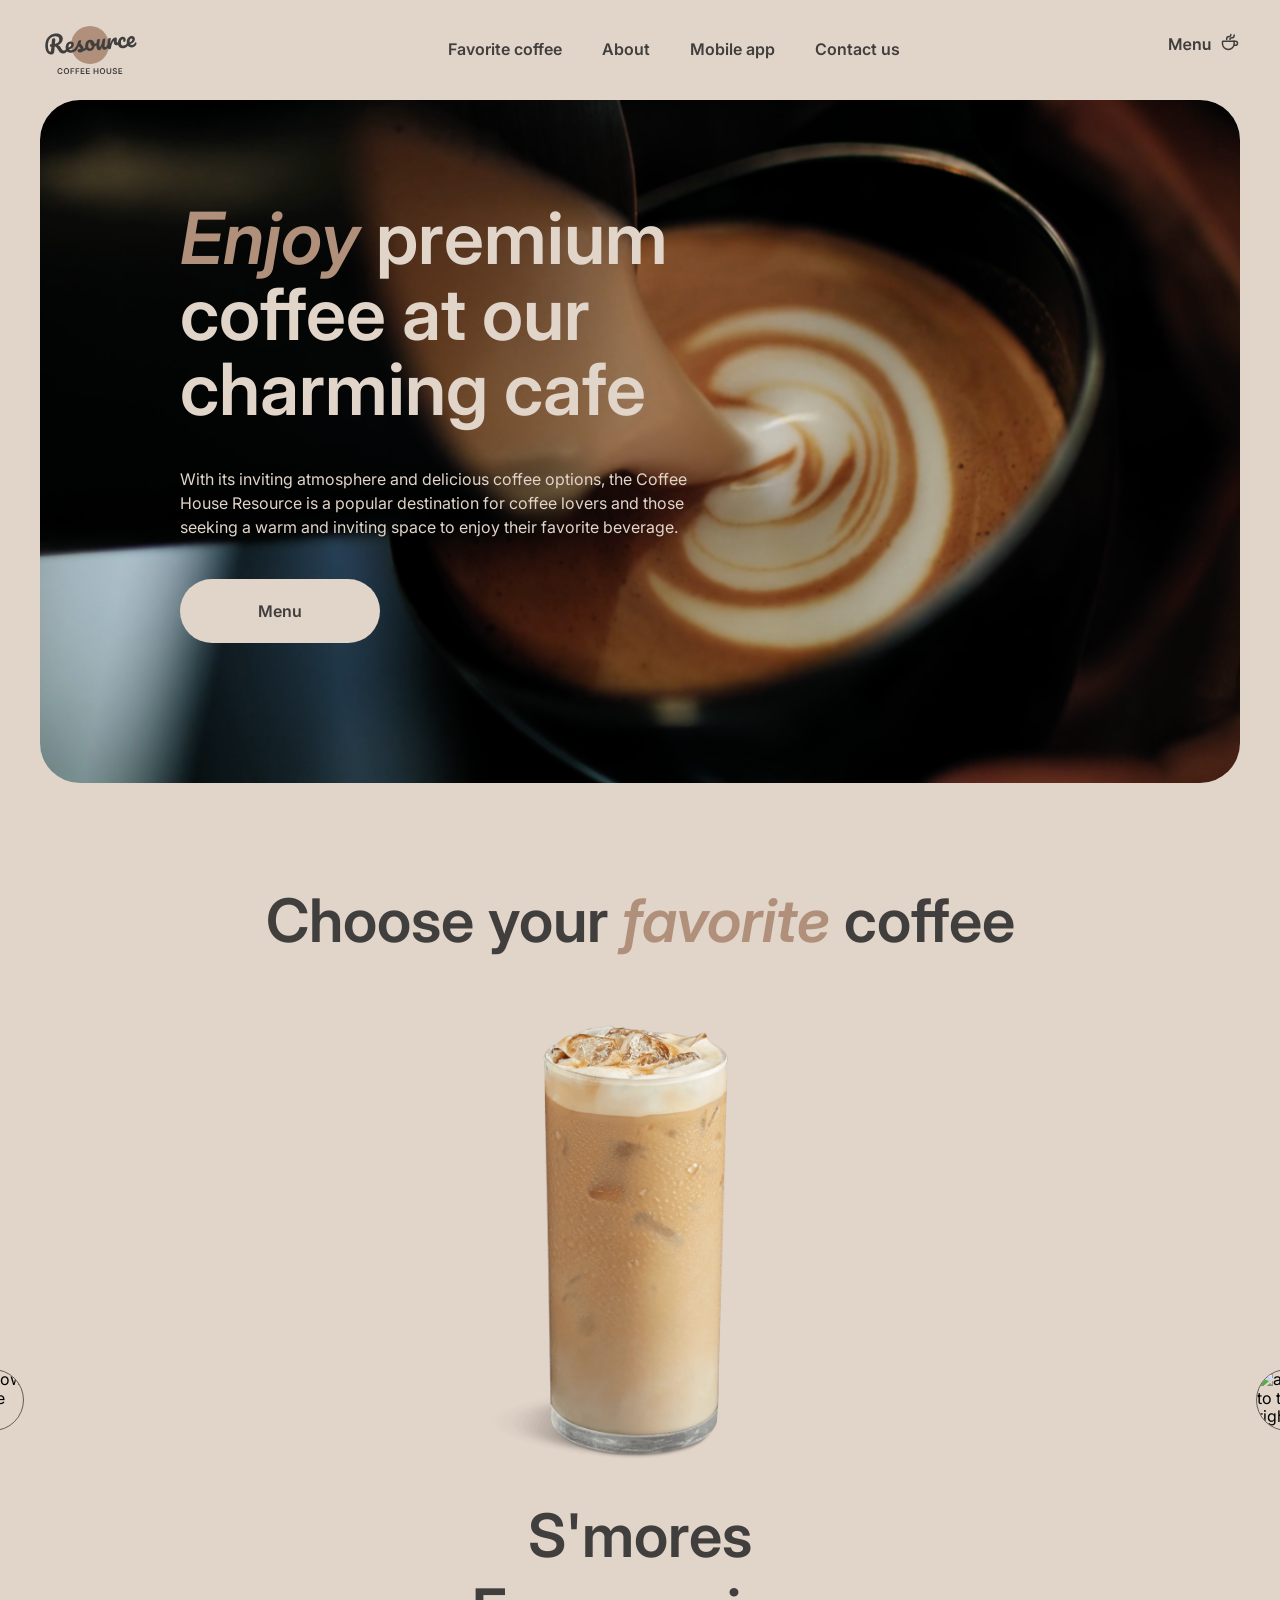
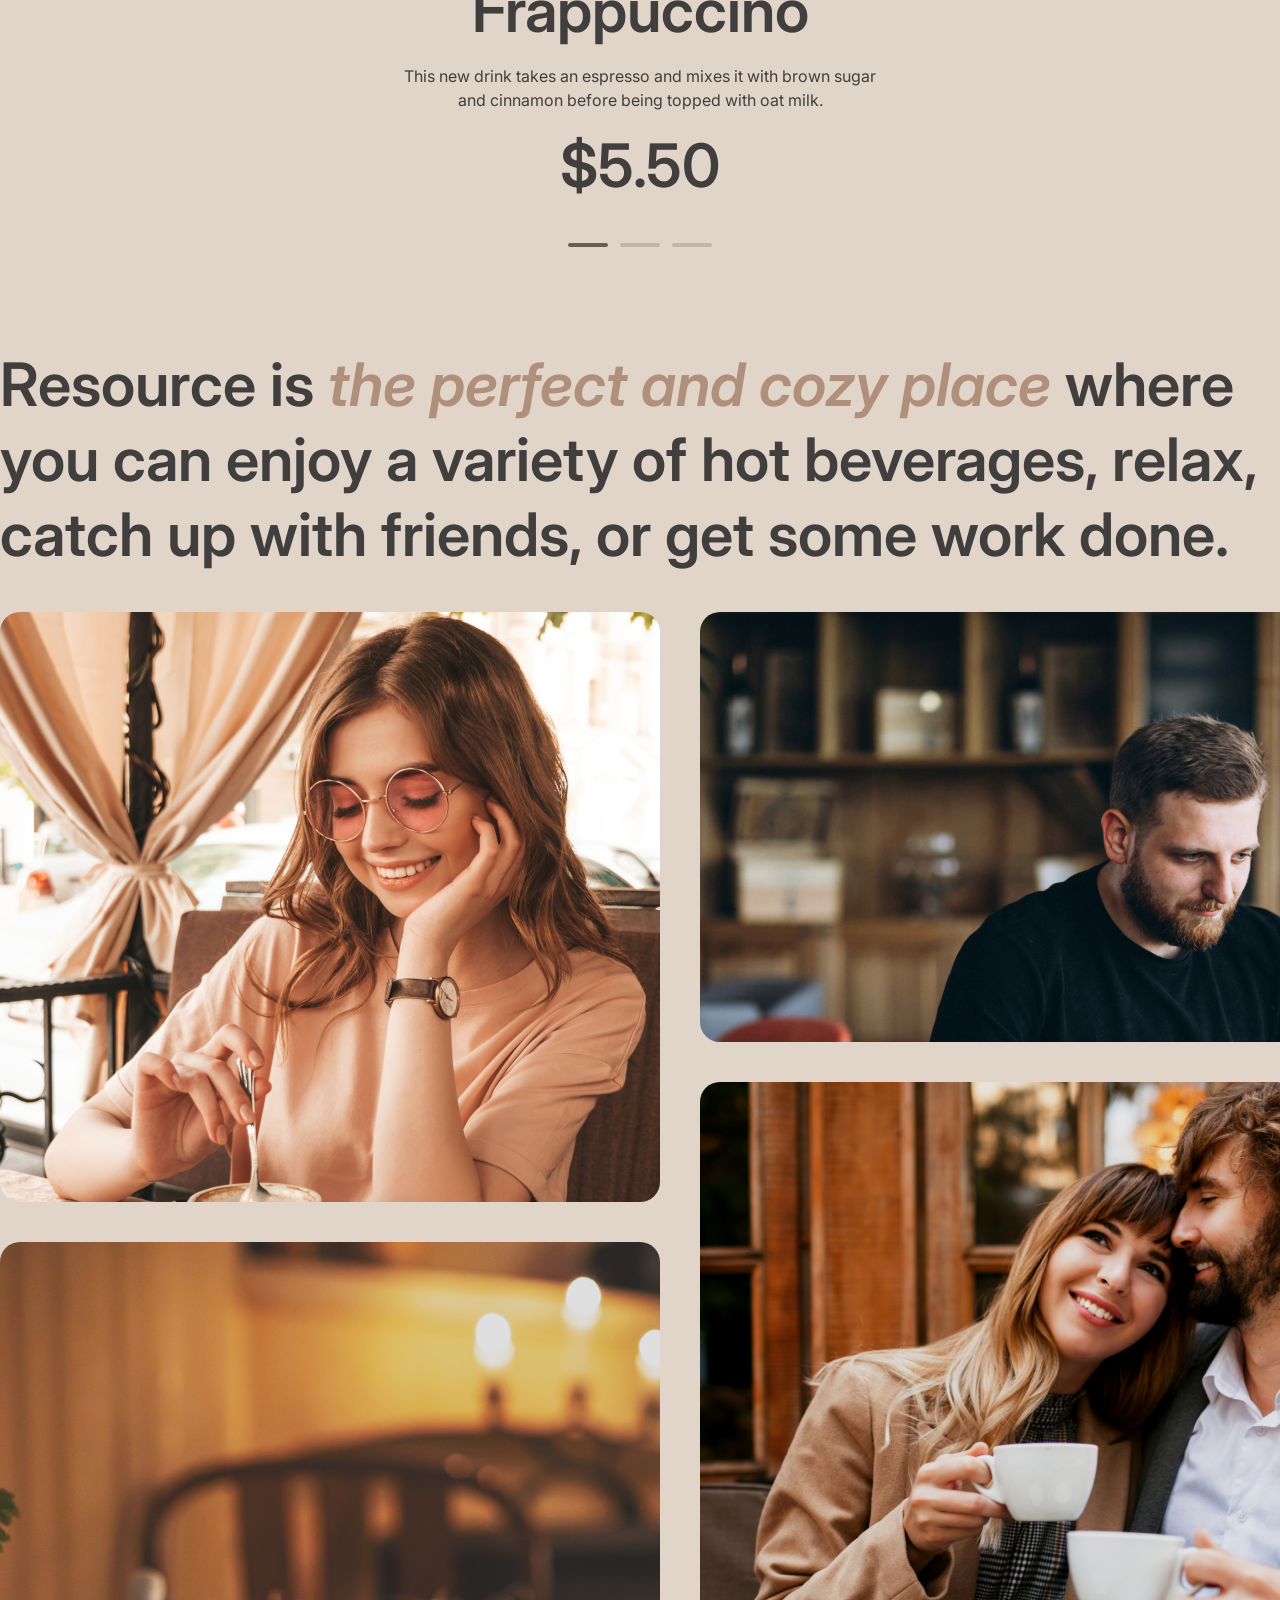
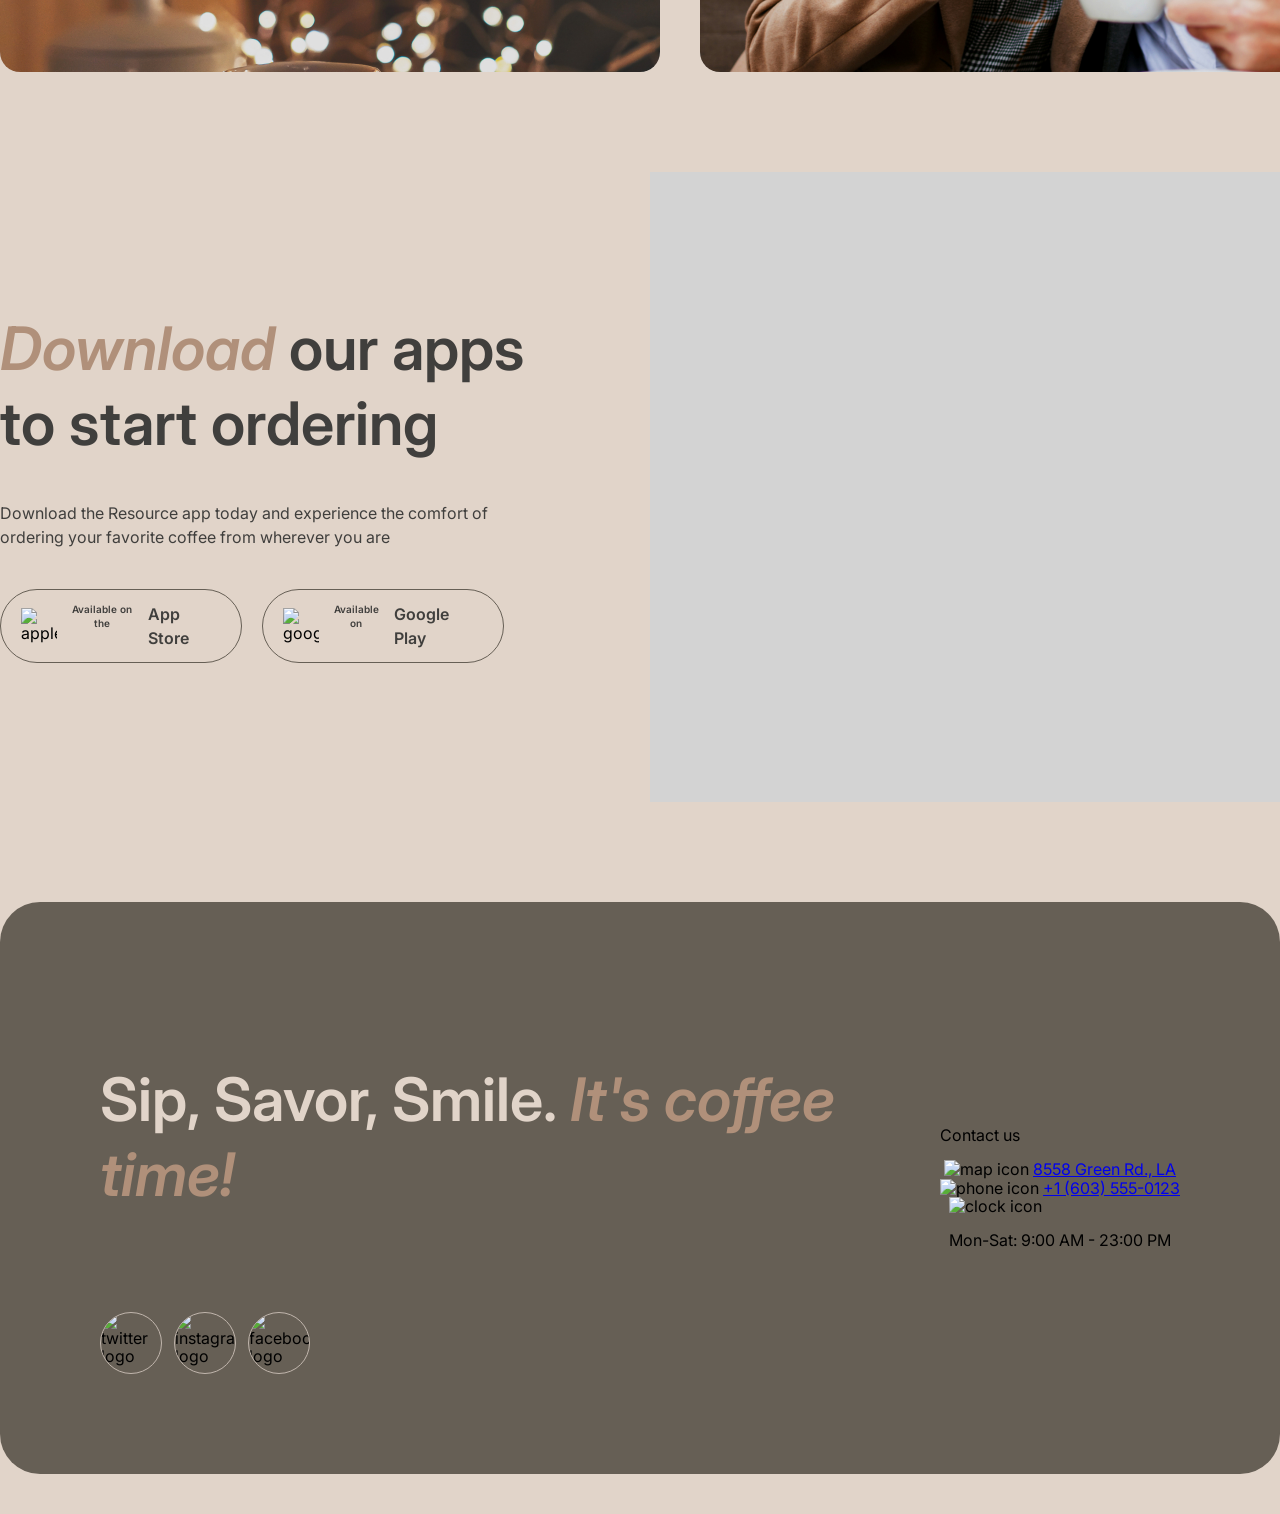
==== coffee-house/index.html @ 156eda24 "feat: add sections of hero, about and contacts" ====
<!DOCTYPE html>
<html lang="en">
    <head>
        <meta charset="UTF-8">
        <meta name="viewport" content="width=device-width, initial scale=1.0">
        <title>Coffee House</title>
        <link rel="icon" type="image/x-icon" href="./img/favicon.ico">
        <link rel="stylesheet" href="style.css">
        <link rel="stylesheet" href="./normalize.css">
        <link rel="preconnect" href="https://fonts.googleapis.com">
        <link rel="preconnect" href="https://fonts.gstatic.com" crossorigin>
        <link href="https://fonts.googleapis.com/css2?family=Inter&display=swap" rel="stylesheet">
    </head>
    <body>
        <div class="container">
            <header class="header-container">
                <div class="header-bar">
                    <img src="./img/logo.svg" alt="logo" class="logo">
                    <nav>
                        <ul>
                            <li>
                                <a href=".favorite">Favorite coffee</a>
                                <div></div>
                            </li>
                            <li>
                                <a href=".about">About</a>
                                <div></div>
                            </li>
                            <li>
                                <a href=".mobile">Mobile app</a>
                                <div></div>
                            </li>
                            <li>
                                <a href="#footer">Contact us</a>
                                <div></div>
                            </li>
                        </ul>
                    </nav>
                    <a href="./menu.html">
                        <img src="./img/menu-item.svg" alt="menu button">
                        <div></div>
                    </a>
                </div>
                <div class="hero-outer-container">
                    <div class="hero-inner-container">
                        <div class="offer">
                            <p class="enjoy"><span>Enjoy</span> premium coffee at our charming cafe</p>
                            <p>With its inviting atmosphere and delicious coffee options, the Coffee House Resource is a popular destination
                            for coffee lovers and those seeking a warm and inviting space to enjoy their favorite beverage.</p>
                            <a href="./menu.html" class="button-link">Menu</a>
                            <div></div>
                        </div>
                    </div>
                </div>
            </header>
            <div class="favorite-outer-container">
                <div class="favorite-inner-container">
                    <p>Choose your <span>favorite</span> coffee</p>
                    <div class="slider-outer-container">
                        <div class="slider-inner-container">
                            <img src="./img/arrow-left.svg" alt="arrow to the left" class="circle-button">
                            <div class="slide-1">
                                <div class="slider-content">
                                    <img src="./img/coffee-slider-1.svg" alt="S'mores Frappucino">
                                    <div class="slider-description">
                                        <p>S'mores Frappuccino</p>
                                        <p>This new drink takes an espresso and mixes it with brown sugar and cinnamon before 
                                            being topped with oat milk.</p>
                                        <p>$5.50</p>
                                    </div>
                                </div>
                            </div>
                            <img src="./img/arrow-right.svg" alt="arrow to the right" class="circle-button">
                        </div>
                        <div>
                            <div class="controls-dark"></div>
                            <div class="controls-light"></div>
                            <div class="controls-light"></div>
                        </div>
                    </div>
                </div>
            </div>
            <div class="about">
                <div class="about-container">
                    <p>Resource is <span>the perfect and cozy place</span> where you can enjoy a variety of 
                        hot beverages, relax, catch up with friends, or get some work done.</p>
                    <div class="about-images">
                        <div class="column-1">
                           <div class="box-1">
                                <div></div>
                           </div>
                           <div class="box-2">
                                <div></div>
                           </div>
                        </div>
                        <div class="column-2">
                            <div class="box-3">
                                <div></div>
                            </div>
                            <div class="box-4">
                                <div></div>
                            </div>
                        </div>
                    </div>
                </div>
            </div>
            <div class="mobile">
                <div class="mobile-container">
                    <div class="mobile-offer">
                        <p><span>Download</span> our apps to start ordering</p>
                        <p>Download the Resource app today and experience the comfort of 
                            ordering your favorite coffee from wherever you are</p>
                        <div class="mobile-buttons">
                            <div class="app-button">
                                <img src="./img/app-icon.svg" alt="apple logo">
                                <p>Available on the</p>
                                <p>App Store</p>
                            </div>
                            <div class="play-button">
                                <img src="./img/play-icon.svg" alt="google play logo">
                                <p>Available on</p>
                                <p>Google Play</p>
                            </div>
                        </div>
                    </div>
                    <div class="mobile-screens"></div>
                </div>
            </div>
            <footer class="contacts">
                <div class="contacts-container">
                    <div class="offer">
                        <p>Sip, Savor, Smile. <span>It's coffee time!</span></p>
                        <div class="socials">
                            <img src="./img/twitter.svg" alt="twitter logo">
                            <img src="./img/instagram.svg" alt="instagram logo">
                            <img src="./img/facebook.svg" alt="facebook logo">
                        </div>
                    </div>
                    <div class="contacts-info">
                        <p>Contact us</p>
                        <div class="contacts">
                            <div class="adress">
                                <img src="./img/pin-alt.svg" alt="map icon">
                                <a href="https://maps.app.goo.gl/CibNDf2YTUiJejWs7" target="_blank">8558 Green Rd.,  LA</a>
                            </div>
                            <div class="phone">
                                <img src="./img/phone.svg" alt="phone icon">
                                <a href="tel:0016035550123">+1 (603) 555-0123</a>
                            </div>
                            <div class="opening hours">
                                <img src="./img/clock.svg" alt="clock icon">
                                <p>Mon-Sat: 9:00 AM - 23:00 PM</p>
                            </div>

                        </div>
                    </div>
                </div>
            </footer>
        </div>
    </body>
</html>
---- coffee-house/style.css ----
html {
  background-color: #E1D4C9;
  font-family: "Inter", sans-serif;
  scroll-behavior: smooth;
}

h1 {
  font-size: 72px;
  font-weight: 600;
  line-height: 105%;
}

.container {
  display: flex;
  max-width: 1440px;
  padding: 20px 0px 40px 0px;
  flex-direction: column;
  align-items: center;
  gap: 100px;
}
.container .header-container {
  display: flex; /*creates flexbox that orders elements either in rows or columns*/
  padding: 0px 40px;
  flex-direction: column; /*column not columns, everything in one column, defines main axis, top-to bottom, in block direction, default is row */
  align-items: center; /*controls alignment of items on the cross axis (perpendicular to main axis)*/
  gap: 20px;
  align-self: stretch;
}
.container .header-container .header-bar {
  display: flex;
  max-width: 1360px;
  justify-content: space-between; /*Distributes items evenly. The first item is flush with the start, the last flush with the end*/
  align-items: center;
  align-self: stretch;
  /*div
  {
      border-bottom: 2px solid #403f3d;
      align-self: center;
      width: 0%;
      transition: width .7s, opacity .7s;
      opacity: 0;
  }
  div:hover
  {
      width: 100%;
      opacity: 1;
  } why doesnt a div work here?*/
}
.container .header-container .header-bar a {
  font-size: 16px;
  font-weight: 600;
  line-height: 150%;
  text-decoration: none;
  color: #403f3d;
}
.container .header-container .header-bar nav ul {
  display: flex;
  align-items: center;
  justify-content: center;
  gap: 40px;
  /*li a
  {
      @include link-and-button;
  }*/
}
.container .header-container .header-bar nav ul li {
  display: flex;
  flex-direction: column;
  align-items: center;
}
.container .header-container .header-bar nav ul li div {
  border-bottom: 2px solid #403f3d;
  align-self: center;
  width: 0%;
  transition: width 0.7s, opacity 0.7s;
  opacity: 0;
}
.container .header-container .header-bar nav ul li:hover div {
  width: 100%;
  opacity: 1;
}
.container .header-container .header-bar a div {
  border-bottom: 2px solid #403f3d;
  align-self: center;
  width: 0%;
  transition: width 0.7s, opacity 0.7s;
  opacity: 0;
}
.container .header-container .header-bar a:hover div {
  width: 100%;
  opacity: 1;
}
.container .header-container .header-bar section div {
  background-image: url("./img/img-hero.svg");
  background-size: cover;
}
.container .header-container .hero-outer-container {
  display: flex;
  padding: 0px 40px;
  flex-direction: column;
  align-items: center;
  align-self: stretch;
  background-image: url("./img/img-hero.svg");
  background-size: cover;
  background-repeat: no-repeat;
  background-position: center center;
  border-radius: 40px;
}
.container .header-container .hero-inner-container {
  display: flex;
  max-width: 1360px;
  padding: 100px;
  flex-direction: column;
  justify-content: center;
  align-items: flex-start;
  align-self: stretch;
  /*background-image: url('./img/img-hero.svg');
  background-size: cover;
  background-repeat: no-repeat;
  background-position: center center;
  border-radius: 40px;*/
}
.container .header-container .offer {
  display: flex;
  width: 530px;
  flex-direction: column;
  justify-content: center;
  align-items: flex-start;
  gap: 40px;
}
.container .header-container .offer p:first-of-type {
  align-self: stretch;
  font-size: 72px;
  font-weight: 600;
  line-height: 105%;
  color: #E1D4C9;
  margin: 0;
}
.container .header-container .offer p:first-of-type span {
  font-size: 72px;
  font-weight: 600;
  line-height: 105%;
  font-style: italic;
  color: #B0907A;
}
.container .header-container .offer p:last-of-type {
  margin: 0;
  align-self: stretch;
  font-size: 16px;
  font-weight: 400;
  line-height: 150%;
  color: #E1D4C9;
}
.container .header-container .offer .button-link {
  display: flex;
  /*width: 200px;*/
  padding: 20px 78px;
  justify-content: center;
  align-items: center;
  gap: 8px;
  border-radius: 100px; /* rounded edges*/
  background: #E1D4C9;
  font-size: 16px;
  font-weight: 600;
  line-height: 150%;
  text-decoration: none;
  color: #403f3d;
}
.container .favorite-outer-container {
  display: flex;
  padding: 0px 40px;
  flex-direction: column;
  align-items: center;
  align-self: stretch;
}
.container .favorite-outer-container .favorite-inner-container {
  display: flex;
  max-width: 1360x;
  flex-direction: column;
  align-items: center;
  gap: 40px;
  align-self: stretch;
}
.container .favorite-outer-container .favorite-inner-container p {
  align-self: stretch;
  color: #403f3d;
  text-align: center;
  font-size: 60px;
  font-weight: 600;
  line-height: 125%;
  margin: 0;
}
.container .favorite-outer-container .favorite-inner-container p span {
  font-size: 60px;
  font-weight: 600;
  line-height: 125%;
  font-style: italic;
  color: #B0907A;
}
.container .favorite-outer-container .favorite-inner-container .slider-outer-container {
  display: flex;
  width: 1360px;
  flex-direction: column;
  align-items: center;
  gap: 40px;
}
.container .favorite-outer-container .favorite-inner-container .slider-outer-container .slider-inner-container {
  display: flex;
  justify-content: center;
  align-items: center;
  gap: 40px;
  align-self: stretch;
}
.container .favorite-outer-container .favorite-inner-container .slider-outer-container .slider-inner-container .circle-button {
  display: flex;
  width: 60px;
  height: 60px;
  justify-content: center;
  align-items: center;
  border-radius: 100px;
  border: 1px solid #665F55;
}
.container .favorite-outer-container .favorite-inner-container .slider-outer-container .slider-inner-container .slide-1 {
  display: flex;
  width: 1152px;
  min-width: 480px;
  max-width: 1162px;
  flex-direction: column;
  align-items: center;
}
.container .favorite-outer-container .favorite-inner-container .slider-outer-container .slider-inner-container .slide-1 .slider-content {
  display: flex;
  width: 480px;
  max-width: 480px;
  flex-direction: column;
  align-items: center;
  gap: 20px;
}
.container .favorite-outer-container .favorite-inner-container .slider-outer-container .slider-inner-container .slide-1 .slider-content img {
  width: 480px;
  height: 480px;
}
.container .favorite-outer-container .favorite-inner-container .slider-outer-container .slider-inner-container .slide-1 .slider-content .slider-description {
  display: flex;
  flex-direction: column;
  align-items: center;
  gap: 16px;
  align-self: stretch;
}
.container .favorite-outer-container .favorite-inner-container .slider-outer-container .slider-inner-container .slide-1 .slider-content .slider-description p:first-of-type {
  align-self: stretch;
  font-size: 24x;
  font-weight: 600;
  line-height: 125%;
  color: #403f3d;
  text-align: center;
  margin: 0;
}
.container .favorite-outer-container .favorite-inner-container .slider-outer-container .slider-inner-container .slide-1 .slider-content .slider-description p:nth-of-type(2) {
  align-self: stretch;
  font-size: 16px;
  font-weight: 400;
  line-height: 150%;
  color: #403f3d;
  text-align: center;
  margin-top: 0;
  margin-bottom: 0;
}
.container .favorite-outer-container .favorite-inner-container .slider-outer-container .slider-inner-container .slide-1 .slider-content .slider-description p:last-of-type {
  align-self: stretch;
  font-size: 24x;
  font-weight: 600;
  line-height: 125%;
  color: #403f3d;
  text-align: center;
  margin-top: 0;
  margin-bottom: 0;
}
.container .favorite-outer-container .favorite-inner-container .slider-outer-container div {
  display: flex;
  align-items: flex-start;
  gap: 12px;
}
.container .favorite-outer-container .favorite-inner-container .slider-outer-container div .controls-dark {
  width: 40px;
  height: 4px;
  border-radius: 100px;
  background: #665F55;
}
.container .favorite-outer-container .favorite-inner-container .slider-outer-container div .controls-light {
  width: 40px;
  height: 4px;
  border-radius: 100px;
  background: #C1B6AD;
}
.container .about {
  display: flex;
  flex-direction: column;
  align-items: center;
  gap: 40px;
  align-self: stretch;
}
.container .about .about-container {
  display: flex;
  max-width: 1360px;
  flex-direction: column;
  align-items: center;
  gap: 40px;
  align-self: stretch;
}
.container .about .about-container p {
  align-self: stretch;
  color: #403f3d;
  font-size: 60px;
  font-weight: 600;
  line-height: 125%;
  margin: 0;
}
.container .about .about-container p span {
  font-size: 60px;
  font-weight: 600;
  line-height: 125%;
  font-style: italic;
  color: #B0907A;
}
.container .about .about-container .about-images {
  display: flex;
  max-width: 1360px;
  align-items: flex-start;
  gap: 40px;
  align-self: stretch;
}
.container .about .about-container .about-images .column-1 {
  display: flex;
  flex-direction: column;
  align-items: flex-start;
  gap: 40px;
}
.container .about .about-container .about-images .column-1 .box-1 {
  width: 660px;
  height: 590px;
  border-radius: 20px;
  overflow: hidden;
}
.container .about .about-container .about-images .column-1 .box-1 div {
  width: 726px;
  height: 726px;
  flex-shrink: 0;
  background: url("./img/about-1.svg"), lightgray 50%/cover no-repeat;
  background-position: center;
}
.container .about .about-container .about-images .column-1 .box-2 {
  width: 660px;
  height: 430px;
  border-radius: 20px;
  overflow: hidden;
}
.container .about .about-container .about-images .column-1 .box-2 div {
  width: 726px;
  height: 726px;
  flex-shrink: 0;
  background: url("./img/about-2.svg"), lightgray 50%/cover no-repeat;
  background-position: center;
}
.container .about .about-container .about-images .column-2 {
  display: flex;
  flex-direction: column;
  align-items: flex-start;
  gap: 40px;
}
.container .about .about-container .about-images .column-2 .box-3 {
  width: 660px;
  height: 430px;
  border-radius: 20px;
  overflow: hidden;
}
.container .about .about-container .about-images .column-2 .box-3 div {
  width: 726px;
  height: 726px;
  flex-shrink: 0;
  background: url("./img/about-3.svg"), lightgray 50%/cover no-repeat;
  background-position: center;
}
.container .about .about-container .about-images .column-2 .box-4 {
  width: 660px;
  height: 590px;
  border-radius: 20px;
  overflow: hidden;
}
.container .about .about-container .about-images .column-2 .box-4 div {
  width: 726px;
  height: 726px;
  flex-shrink: 0;
  background: url("./img/about-4.svg"), lightgray 50%/cover no-repeat;
  background-position: center;
}
.container .mobile {
  display: flex;
  justify-content: center;
  align-items: center;
  gap: 100px;
  align-self: stretch;
}
.container .mobile .mobile-container {
  display: flex;
  max-width: 1360px;
  justify-content: center;
  align-items: center;
  gap: 100px;
  flex: 1 0 0;
}
.container .mobile .mobile-container .mobile-offer {
  display: flex;
  flex-direction: column;
  align-items: flex-start;
  gap: 40px;
  flex: 1 0 0;
}
.container .mobile .mobile-container .mobile-offer p:first-of-type {
  align-self: stretch;
  font-size: 60px;
  font-weight: 600;
  line-height: 125%;
  color: #403f3d;
  margin: 0;
}
.container .mobile .mobile-container .mobile-offer p:first-of-type span {
  font-size: 60px;
  font-weight: 600;
  line-height: 125%;
  font-style: italic;
  color: #B0907A;
}
.container .mobile .mobile-container .mobile-offer p:last-of-type {
  align-self: stretch;
  font-size: 16px;
  font-weight: 400;
  line-height: 150%;
  color: #403f3d;
  margin: 0;
}
.container .mobile .mobile-container .mobile-offer .mobile-buttons {
  display: flex;
  align-items: flex-start;
  gap: 20px;
}
.container .mobile .mobile-container .mobile-offer .mobile-buttons .app-button {
  display: flex;
  width: 200px;
  padding: 12px 20px;
  align-items: center;
  gap: 8px;
  border-radius: 100px;
  border: 1px solid #665F55;
}
.container .mobile .mobile-container .mobile-offer .mobile-buttons .app-button img {
  width: 36px;
  height: 36px;
  flex-shrink: 0;
}
.container .mobile .mobile-container .mobile-offer .mobile-buttons .app-button p:first-of-type {
  color: #403f3d;
  text-align: center;
  font-size: 10px;
  font-weight: 600;
  line-height: 140%;
  margin: 0;
}
.container .mobile .mobile-container .mobile-offer .mobile-buttons .app-button p:last-of-type {
  color: #403f3d;
  font-size: 16px;
  font-weight: 600;
  line-height: 150%;
  text-decoration: none;
  color: #403f3d;
  margin: 0;
}
.container .mobile .mobile-container .mobile-offer .mobile-buttons .play-button {
  display: flex;
  width: 200px;
  padding: 12px 20px;
  align-items: center;
  gap: 8px;
  border-radius: 100px;
  border: 1px solid #665F55;
}
.container .mobile .mobile-container .mobile-offer .mobile-buttons .play-button img {
  width: 36px;
  height: 36px;
  flex-shrink: 0;
}
.container .mobile .mobile-container .mobile-offer .mobile-buttons .play-button p:first-of-type {
  color: #403f3d;
  text-align: center;
  font-size: 10px;
  font-weight: 600;
  line-height: 140%;
  margin: 0;
}
.container .mobile .mobile-container .mobile-offer .mobile-buttons .play-button p:last-of-type {
  color: #403f3d;
  font-size: 16px;
  font-weight: 600;
  line-height: 150%;
  text-decoration: none;
  color: #403f3d;
  margin: 0;
}
.container .mobile .mobile-container .mobile-screens {
  width: 630px;
  height: 630px;
  background: url(./img/mobile-screens.svg), lightgray 50%/cover no-repeat;
}
.container .contacts {
  display: flex;
  flex-direction: column;
  justify-content: center;
  align-items: center;
  align-self: stretch;
}
.container .contacts .contacts-container {
  display: flex;
  max-width: 1360px;
  padding: 100px;
  justify-content: center;
  align-items: center;
  gap: 100px;
  align-self: stretch;
  border-radius: 40px;
  background-color: #665F55;
}
.container .contacts .contacts-container .offer {
  display: flex;
  flex-direction: column;
  justify-content: center;
  align-items: flex-start;
  gap: 40px;
  flex: 1 0 0;
}
.container .contacts .contacts-container .offer p {
  font-size: 60px;
  font-weight: 600;
  line-height: 125%;
  color: #E1D4C9;
}
.container .contacts .contacts-container .offer p span {
  font-size: 60px;
  font-weight: 600;
  line-height: 125%;
  font-style: italic;
  color: #B0907A;
}
.container .contacts .contacts-container .offer .socials {
  display: flex;
  align-items: center;
  gap: 12px;
}
.container .contacts .contacts-container .offer .socials img {
  display: flex;
  width: 60px;
  height: 60px;
  justify-content: center;
  align-items: center;
  border-radius: 100px;
  border: 1px solid #C1B6AD;
}

/*# sourceMappingURL=style.css.map */
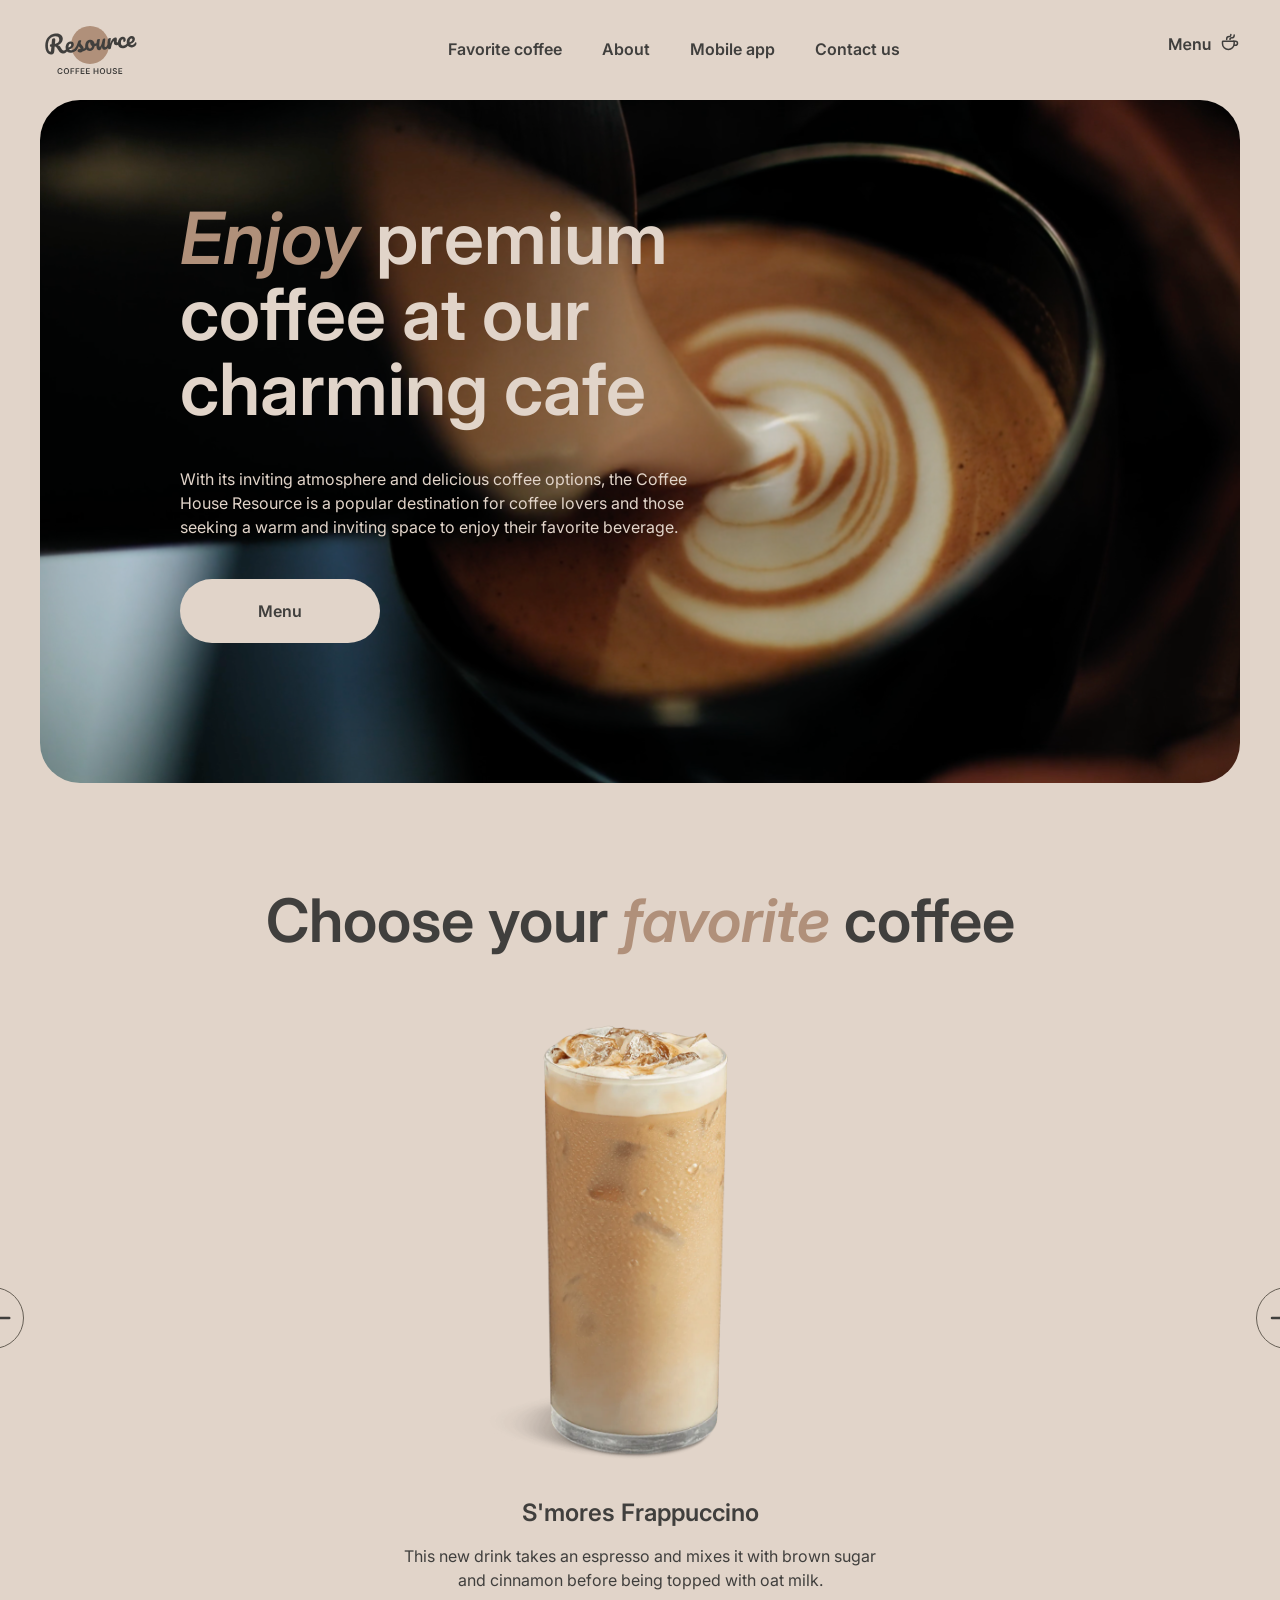
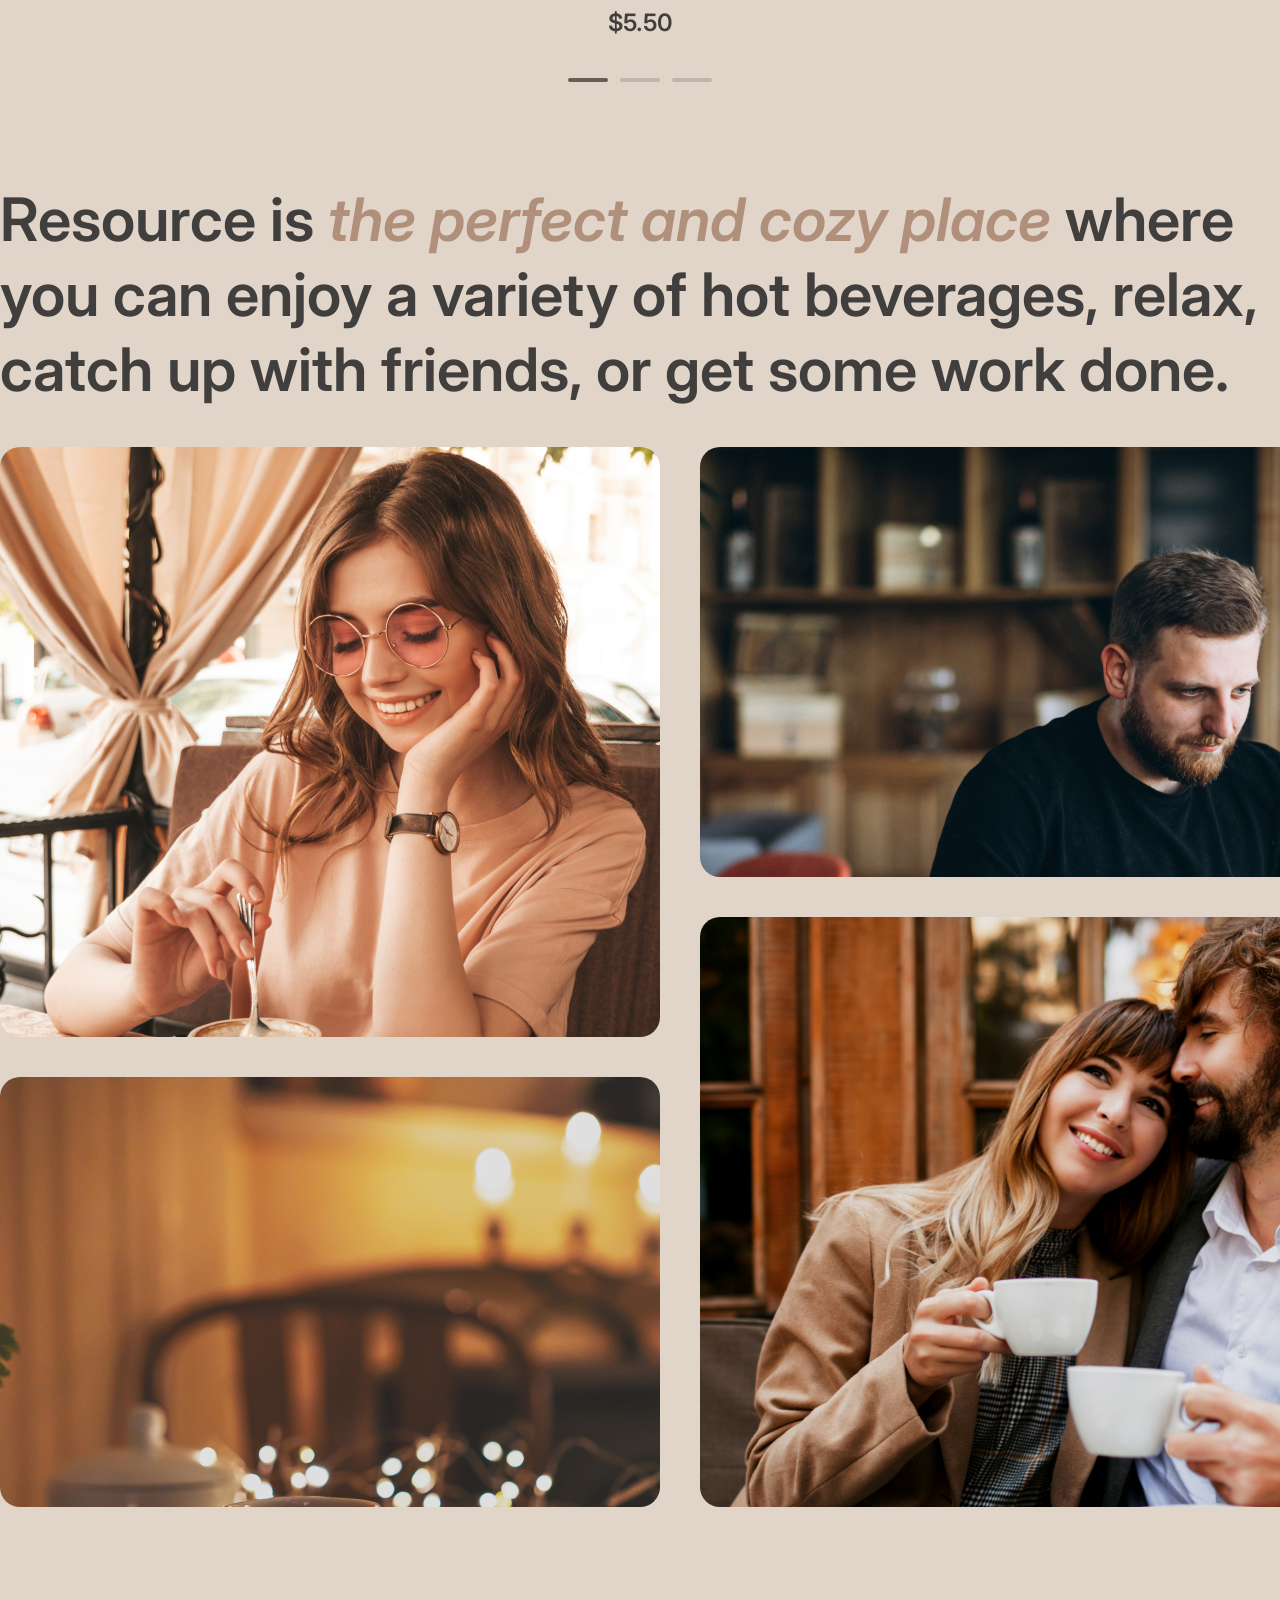
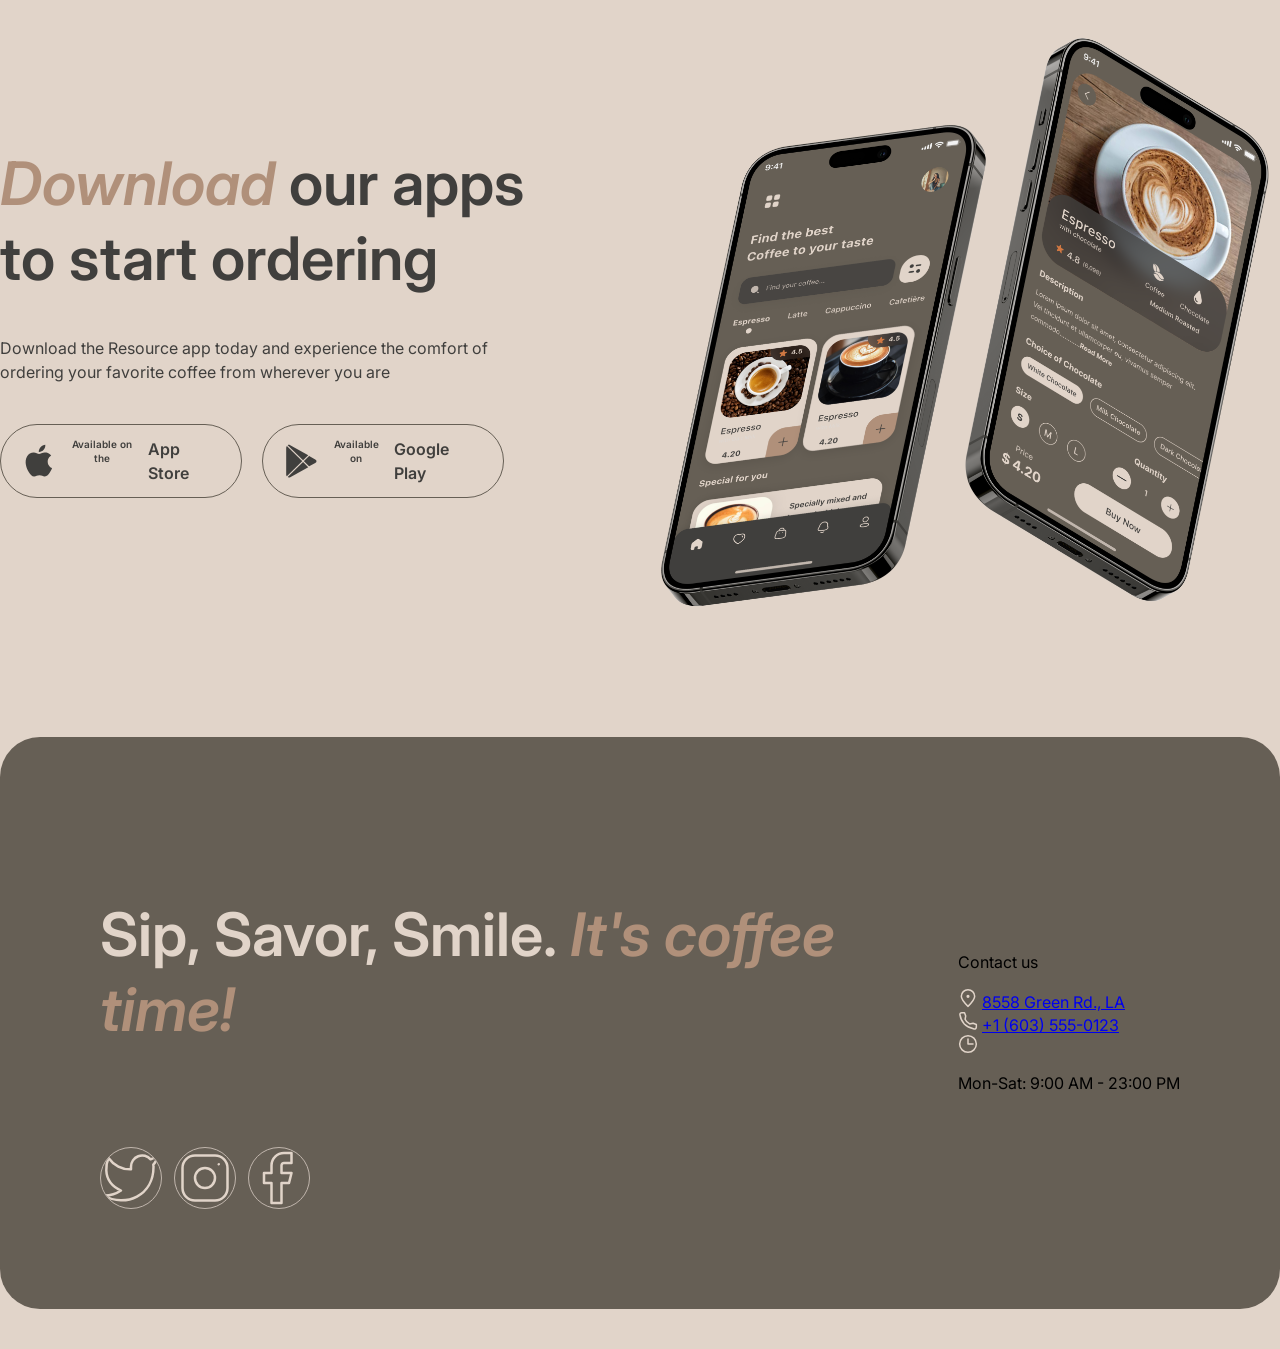
==== commit c66b80d3: "fix: onsite navigation with nav in the header" ====
--- a/coffee-house/index.html
+++ b/coffee-house/index.html
@@ -19,19 +19,19 @@
                     <nav>
                         <ul>
                             <li>
-                                <a href=".favorite">Favorite coffee</a>
+                                <a href="#favorite-outer-container">Favorite coffee</a>
                                 <div></div>
                             </li>
                             <li>
-                                <a href=".about">About</a>
+                                <a href="#about">About</a>
                                 <div></div>
                             </li>
                             <li>
-                                <a href=".mobile">Mobile app</a>
+                                <a href="#mobile">Mobile app</a>
                                 <div></div>
                             </li>
                             <li>
-                                <a href="#footer">Contact us</a>
+                                <a href="#contacts">Contact us</a>
                                 <div></div>
                             </li>
                         </ul>
@@ -53,7 +53,7 @@
                     </div>
                 </div>
             </header>
-            <div class="favorite-outer-container">
+            <div id="favorite-outer-container">
                 <div class="favorite-inner-container">
                     <p>Choose your <span>favorite</span> coffee</p>
                     <div class="slider-outer-container">
@@ -80,7 +80,7 @@
                     </div>
                 </div>
             </div>
-            <div class="about">
+            <div id="about">
                 <div class="about-container">
                     <p>Resource is <span>the perfect and cozy place</span> where you can enjoy a variety of 
                         hot beverages, relax, catch up with friends, or get some work done.</p>
@@ -104,7 +104,7 @@
                     </div>
                 </div>
             </div>
-            <div class="mobile">
+            <div id="mobile">
                 <div class="mobile-container">
                     <div class="mobile-offer">
                         <p><span>Download</span> our apps to start ordering</p>
@@ -126,7 +126,7 @@
                     <div class="mobile-screens"></div>
                 </div>
             </div>
-            <footer class="contacts">
+            <footer id="contacts">
                 <div class="contacts-container">
                     <div class="offer">
                         <p>Sip, Savor, Smile. <span>It's coffee time!</span></p>
--- a/coffee-house/style.css
+++ b/coffee-house/style.css
@@ -114,11 +114,6 @@
   justify-content: center;
   align-items: flex-start;
   align-self: stretch;
-  /*background-image: url('./img/img-hero.svg');
-  background-size: cover;
-  background-repeat: no-repeat;
-  background-position: center center;
-  border-radius: 40px;*/
 }
 .container .header-container .offer {
   display: flex;
@@ -166,22 +161,22 @@
   text-decoration: none;
   color: #403f3d;
 }
-.container .favorite-outer-container {
+.container #favorite-outer-container {
   display: flex;
   padding: 0px 40px;
   flex-direction: column;
   align-items: center;
   align-self: stretch;
 }
-.container .favorite-outer-container .favorite-inner-container {
-  display: flex;
-  max-width: 1360x;
-  flex-direction: column;
-  align-items: center;
-  gap: 40px;
-  align-self: stretch;
-}
-.container .favorite-outer-container .favorite-inner-container p {
+.container #favorite-outer-container .favorite-inner-container {
+  display: flex;
+  max-width: 1360px;
+  flex-direction: column;
+  align-items: center;
+  gap: 40px;
+  align-self: stretch;
+}
+.container #favorite-outer-container .favorite-inner-container p {
   align-self: stretch;
   color: #403f3d;
   text-align: center;
@@ -190,28 +185,28 @@
   line-height: 125%;
   margin: 0;
 }
-.container .favorite-outer-container .favorite-inner-container p span {
+.container #favorite-outer-container .favorite-inner-container p span {
   font-size: 60px;
   font-weight: 600;
   line-height: 125%;
   font-style: italic;
   color: #B0907A;
 }
-.container .favorite-outer-container .favorite-inner-container .slider-outer-container {
+.container #favorite-outer-container .favorite-inner-container .slider-outer-container {
   display: flex;
   width: 1360px;
   flex-direction: column;
   align-items: center;
   gap: 40px;
 }
-.container .favorite-outer-container .favorite-inner-container .slider-outer-container .slider-inner-container {
-  display: flex;
-  justify-content: center;
-  align-items: center;
-  gap: 40px;
-  align-self: stretch;
-}
-.container .favorite-outer-container .favorite-inner-container .slider-outer-container .slider-inner-container .circle-button {
+.container #favorite-outer-container .favorite-inner-container .slider-outer-container .slider-inner-container {
+  display: flex;
+  justify-content: center;
+  align-items: center;
+  gap: 40px;
+  align-self: stretch;
+}
+.container #favorite-outer-container .favorite-inner-container .slider-outer-container .slider-inner-container .circle-button {
   display: flex;
   width: 60px;
   height: 60px;
@@ -220,7 +215,7 @@
   border-radius: 100px;
   border: 1px solid #665F55;
 }
-.container .favorite-outer-container .favorite-inner-container .slider-outer-container .slider-inner-container .slide-1 {
+.container #favorite-outer-container .favorite-inner-container .slider-outer-container .slider-inner-container .slide-1 {
   display: flex;
   width: 1152px;
   min-width: 480px;
@@ -228,7 +223,7 @@
   flex-direction: column;
   align-items: center;
 }
-.container .favorite-outer-container .favorite-inner-container .slider-outer-container .slider-inner-container .slide-1 .slider-content {
+.container #favorite-outer-container .favorite-inner-container .slider-outer-container .slider-inner-container .slide-1 .slider-content {
   display: flex;
   width: 480px;
   max-width: 480px;
@@ -236,27 +231,27 @@
   align-items: center;
   gap: 20px;
 }
-.container .favorite-outer-container .favorite-inner-container .slider-outer-container .slider-inner-container .slide-1 .slider-content img {
+.container #favorite-outer-container .favorite-inner-container .slider-outer-container .slider-inner-container .slide-1 .slider-content img {
   width: 480px;
   height: 480px;
 }
-.container .favorite-outer-container .favorite-inner-container .slider-outer-container .slider-inner-container .slide-1 .slider-content .slider-description {
+.container #favorite-outer-container .favorite-inner-container .slider-outer-container .slider-inner-container .slide-1 .slider-content .slider-description {
   display: flex;
   flex-direction: column;
   align-items: center;
   gap: 16px;
   align-self: stretch;
 }
-.container .favorite-outer-container .favorite-inner-container .slider-outer-container .slider-inner-container .slide-1 .slider-content .slider-description p:first-of-type {
-  align-self: stretch;
-  font-size: 24x;
+.container #favorite-outer-container .favorite-inner-container .slider-outer-container .slider-inner-container .slide-1 .slider-content .slider-description p:first-of-type {
+  align-self: stretch;
+  font-size: 24px;
   font-weight: 600;
   line-height: 125%;
   color: #403f3d;
   text-align: center;
   margin: 0;
 }
-.container .favorite-outer-container .favorite-inner-container .slider-outer-container .slider-inner-container .slide-1 .slider-content .slider-description p:nth-of-type(2) {
+.container #favorite-outer-container .favorite-inner-container .slider-outer-container .slider-inner-container .slide-1 .slider-content .slider-description p:nth-of-type(2) {
   align-self: stretch;
   font-size: 16px;
   font-weight: 400;
@@ -266,9 +261,9 @@
   margin-top: 0;
   margin-bottom: 0;
 }
-.container .favorite-outer-container .favorite-inner-container .slider-outer-container .slider-inner-container .slide-1 .slider-content .slider-description p:last-of-type {
-  align-self: stretch;
-  font-size: 24x;
+.container #favorite-outer-container .favorite-inner-container .slider-outer-container .slider-inner-container .slide-1 .slider-content .slider-description p:last-of-type {
+  align-self: stretch;
+  font-size: 24px;
   font-weight: 600;
   line-height: 125%;
   color: #403f3d;
@@ -276,132 +271,132 @@
   margin-top: 0;
   margin-bottom: 0;
 }
-.container .favorite-outer-container .favorite-inner-container .slider-outer-container div {
+.container #favorite-outer-container .favorite-inner-container .slider-outer-container div {
   display: flex;
   align-items: flex-start;
   gap: 12px;
 }
-.container .favorite-outer-container .favorite-inner-container .slider-outer-container div .controls-dark {
+.container #favorite-outer-container .favorite-inner-container .slider-outer-container div .controls-dark {
   width: 40px;
   height: 4px;
   border-radius: 100px;
   background: #665F55;
 }
-.container .favorite-outer-container .favorite-inner-container .slider-outer-container div .controls-light {
+.container #favorite-outer-container .favorite-inner-container .slider-outer-container div .controls-light {
   width: 40px;
   height: 4px;
   border-radius: 100px;
   background: #C1B6AD;
 }
-.container .about {
-  display: flex;
-  flex-direction: column;
-  align-items: center;
-  gap: 40px;
-  align-self: stretch;
-}
-.container .about .about-container {
-  display: flex;
-  max-width: 1360px;
-  flex-direction: column;
-  align-items: center;
-  gap: 40px;
-  align-self: stretch;
-}
-.container .about .about-container p {
-  align-self: stretch;
-  color: #403f3d;
-  font-size: 60px;
-  font-weight: 600;
-  line-height: 125%;
-  margin: 0;
-}
-.container .about .about-container p span {
+.container #about {
+  display: flex;
+  flex-direction: column;
+  align-items: center;
+  gap: 40px;
+  align-self: stretch;
+}
+.container #about .about-container {
+  display: flex;
+  max-width: 1360px;
+  flex-direction: column;
+  align-items: center;
+  gap: 40px;
+  align-self: stretch;
+}
+.container #about .about-container p {
+  align-self: stretch;
+  color: #403f3d;
+  font-size: 60px;
+  font-weight: 600;
+  line-height: 125%;
+  margin: 0;
+}
+.container #about .about-container p span {
   font-size: 60px;
   font-weight: 600;
   line-height: 125%;
   font-style: italic;
   color: #B0907A;
 }
-.container .about .about-container .about-images {
-  display: flex;
-  max-width: 1360px;
-  align-items: flex-start;
-  gap: 40px;
-  align-self: stretch;
-}
-.container .about .about-container .about-images .column-1 {
-  display: flex;
-  flex-direction: column;
-  align-items: flex-start;
-  gap: 40px;
-}
-.container .about .about-container .about-images .column-1 .box-1 {
+.container #about .about-container .about-images {
+  display: flex;
+  max-width: 1360px;
+  align-items: flex-start;
+  gap: 40px;
+  align-self: stretch;
+}
+.container #about .about-container .about-images .column-1 {
+  display: flex;
+  flex-direction: column;
+  align-items: flex-start;
+  gap: 40px;
+}
+.container #about .about-container .about-images .column-1 .box-1 {
   width: 660px;
   height: 590px;
   border-radius: 20px;
   overflow: hidden;
 }
-.container .about .about-container .about-images .column-1 .box-1 div {
+.container #about .about-container .about-images .column-1 .box-1 div {
   width: 726px;
   height: 726px;
   flex-shrink: 0;
   background: url("./img/about-1.svg"), lightgray 50%/cover no-repeat;
   background-position: center;
 }
-.container .about .about-container .about-images .column-1 .box-2 {
+.container #about .about-container .about-images .column-1 .box-2 {
   width: 660px;
   height: 430px;
   border-radius: 20px;
   overflow: hidden;
 }
-.container .about .about-container .about-images .column-1 .box-2 div {
+.container #about .about-container .about-images .column-1 .box-2 div {
   width: 726px;
   height: 726px;
   flex-shrink: 0;
   background: url("./img/about-2.svg"), lightgray 50%/cover no-repeat;
   background-position: center;
 }
-.container .about .about-container .about-images .column-2 {
-  display: flex;
-  flex-direction: column;
-  align-items: flex-start;
-  gap: 40px;
-}
-.container .about .about-container .about-images .column-2 .box-3 {
+.container #about .about-container .about-images .column-2 {
+  display: flex;
+  flex-direction: column;
+  align-items: flex-start;
+  gap: 40px;
+}
+.container #about .about-container .about-images .column-2 .box-3 {
   width: 660px;
   height: 430px;
   border-radius: 20px;
   overflow: hidden;
 }
-.container .about .about-container .about-images .column-2 .box-3 div {
+.container #about .about-container .about-images .column-2 .box-3 div {
   width: 726px;
   height: 726px;
   flex-shrink: 0;
   background: url("./img/about-3.svg"), lightgray 50%/cover no-repeat;
   background-position: center;
 }
-.container .about .about-container .about-images .column-2 .box-4 {
+.container #about .about-container .about-images .column-2 .box-4 {
   width: 660px;
   height: 590px;
   border-radius: 20px;
   overflow: hidden;
 }
-.container .about .about-container .about-images .column-2 .box-4 div {
+.container #about .about-container .about-images .column-2 .box-4 div {
   width: 726px;
   height: 726px;
   flex-shrink: 0;
   background: url("./img/about-4.svg"), lightgray 50%/cover no-repeat;
   background-position: center;
 }
-.container .mobile {
+.container #mobile {
   display: flex;
   justify-content: center;
   align-items: center;
   gap: 100px;
   align-self: stretch;
 }
-.container .mobile .mobile-container {
+.container #mobile .mobile-container {
   display: flex;
   max-width: 1360px;
   justify-content: center;
@@ -409,29 +404,29 @@
   gap: 100px;
   flex: 1 0 0;
 }
-.container .mobile .mobile-container .mobile-offer {
+.container #mobile .mobile-container .mobile-offer {
   display: flex;
   flex-direction: column;
   align-items: flex-start;
   gap: 40px;
   flex: 1 0 0;
 }
-.container .mobile .mobile-container .mobile-offer p:first-of-type {
-  align-self: stretch;
-  font-size: 60px;
-  font-weight: 600;
-  line-height: 125%;
-  color: #403f3d;
-  margin: 0;
-}
-.container .mobile .mobile-container .mobile-offer p:first-of-type span {
+.container #mobile .mobile-container .mobile-offer p:first-of-type {
+  align-self: stretch;
+  font-size: 60px;
+  font-weight: 600;
+  line-height: 125%;
+  color: #403f3d;
+  margin: 0;
+}
+.container #mobile .mobile-container .mobile-offer p:first-of-type span {
   font-size: 60px;
   font-weight: 600;
   line-height: 125%;
   font-style: italic;
   color: #B0907A;
 }
-.container .mobile .mobile-container .mobile-offer p:last-of-type {
+.container #mobile .mobile-container .mobile-offer p:last-of-type {
   align-self: stretch;
   font-size: 16px;
   font-weight: 400;
@@ -439,12 +434,12 @@
   color: #403f3d;
   margin: 0;
 }
-.container .mobile .mobile-container .mobile-offer .mobile-buttons {
+.container #mobile .mobile-container .mobile-offer .mobile-buttons {
   display: flex;
   align-items: flex-start;
   gap: 20px;
 }
-.container .mobile .mobile-container .mobile-offer .mobile-buttons .app-button {
+.container #mobile .mobile-container .mobile-offer .mobile-buttons .app-button {
   display: flex;
   width: 200px;
   padding: 12px 20px;
@@ -453,12 +448,12 @@
   border-radius: 100px;
   border: 1px solid #665F55;
 }
-.container .mobile .mobile-container .mobile-offer .mobile-buttons .app-button img {
+.container #mobile .mobile-container .mobile-offer .mobile-buttons .app-button img {
   width: 36px;
   height: 36px;
   flex-shrink: 0;
 }
-.container .mobile .mobile-container .mobile-offer .mobile-buttons .app-button p:first-of-type {
+.container #mobile .mobile-container .mobile-offer .mobile-buttons .app-button p:first-of-type {
   color: #403f3d;
   text-align: center;
   font-size: 10px;
@@ -466,7 +461,7 @@
   line-height: 140%;
   margin: 0;
 }
-.container .mobile .mobile-container .mobile-offer .mobile-buttons .app-button p:last-of-type {
+.container #mobile .mobile-container .mobile-offer .mobile-buttons .app-button p:last-of-type {
   color: #403f3d;
   font-size: 16px;
   font-weight: 600;
@@ -475,7 +470,7 @@
   color: #403f3d;
   margin: 0;
 }
-.container .mobile .mobile-container .mobile-offer .mobile-buttons .play-button {
+.container #mobile .mobile-container .mobile-offer .mobile-buttons .play-button {
   display: flex;
   width: 200px;
   padding: 12px 20px;
@@ -484,12 +479,12 @@
   border-radius: 100px;
   border: 1px solid #665F55;
 }
-.container .mobile .mobile-container .mobile-offer .mobile-buttons .play-button img {
+.container #mobile .mobile-container .mobile-offer .mobile-buttons .play-button img {
   width: 36px;
   height: 36px;
   flex-shrink: 0;
 }
-.container .mobile .mobile-container .mobile-offer .mobile-buttons .play-button p:first-of-type {
+.container #mobile .mobile-container .mobile-offer .mobile-buttons .play-button p:first-of-type {
   color: #403f3d;
   text-align: center;
   font-size: 10px;
@@ -497,7 +492,7 @@
   line-height: 140%;
   margin: 0;
 }
-.container .mobile .mobile-container .mobile-offer .mobile-buttons .play-button p:last-of-type {
+.container #mobile .mobile-container .mobile-offer .mobile-buttons .play-button p:last-of-type {
   color: #403f3d;
   font-size: 16px;
   font-weight: 600;
@@ -506,19 +501,19 @@
   color: #403f3d;
   margin: 0;
 }
-.container .mobile .mobile-container .mobile-screens {
+.container #mobile .mobile-container .mobile-screens {
   width: 630px;
   height: 630px;
   background: url(./img/mobile-screens.svg), lightgray 50%/cover no-repeat;
 }
-.container .contacts {
-  display: flex;
-  flex-direction: column;
-  justify-content: center;
-  align-items: center;
-  align-self: stretch;
-}
-.container .contacts .contacts-container {
+.container #contacts {
+  display: flex;
+  flex-direction: column;
+  justify-content: center;
+  align-items: center;
+  align-self: stretch;
+}
+.container #contacts .contacts-container {
   display: flex;
   max-width: 1360px;
   padding: 100px;
@@ -529,7 +524,7 @@
   border-radius: 40px;
   background-color: #665F55;
 }
-.container .contacts .contacts-container .offer {
+.container #contacts .contacts-container .offer {
   display: flex;
   flex-direction: column;
   justify-content: center;
@@ -537,25 +532,25 @@
   gap: 40px;
   flex: 1 0 0;
 }
-.container .contacts .contacts-container .offer p {
+.container #contacts .contacts-container .offer p {
   font-size: 60px;
   font-weight: 600;
   line-height: 125%;
   color: #E1D4C9;
 }
-.container .contacts .contacts-container .offer p span {
+.container #contacts .contacts-container .offer p span {
   font-size: 60px;
   font-weight: 600;
   line-height: 125%;
   font-style: italic;
   color: #B0907A;
 }
-.container .contacts .contacts-container .offer .socials {
+.container #contacts .contacts-container .offer .socials {
   display: flex;
   align-items: center;
   gap: 12px;
 }
-.container .contacts .contacts-container .offer .socials img {
+.container #contacts .contacts-container .offer .socials img {
   display: flex;
   width: 60px;
   height: 60px;
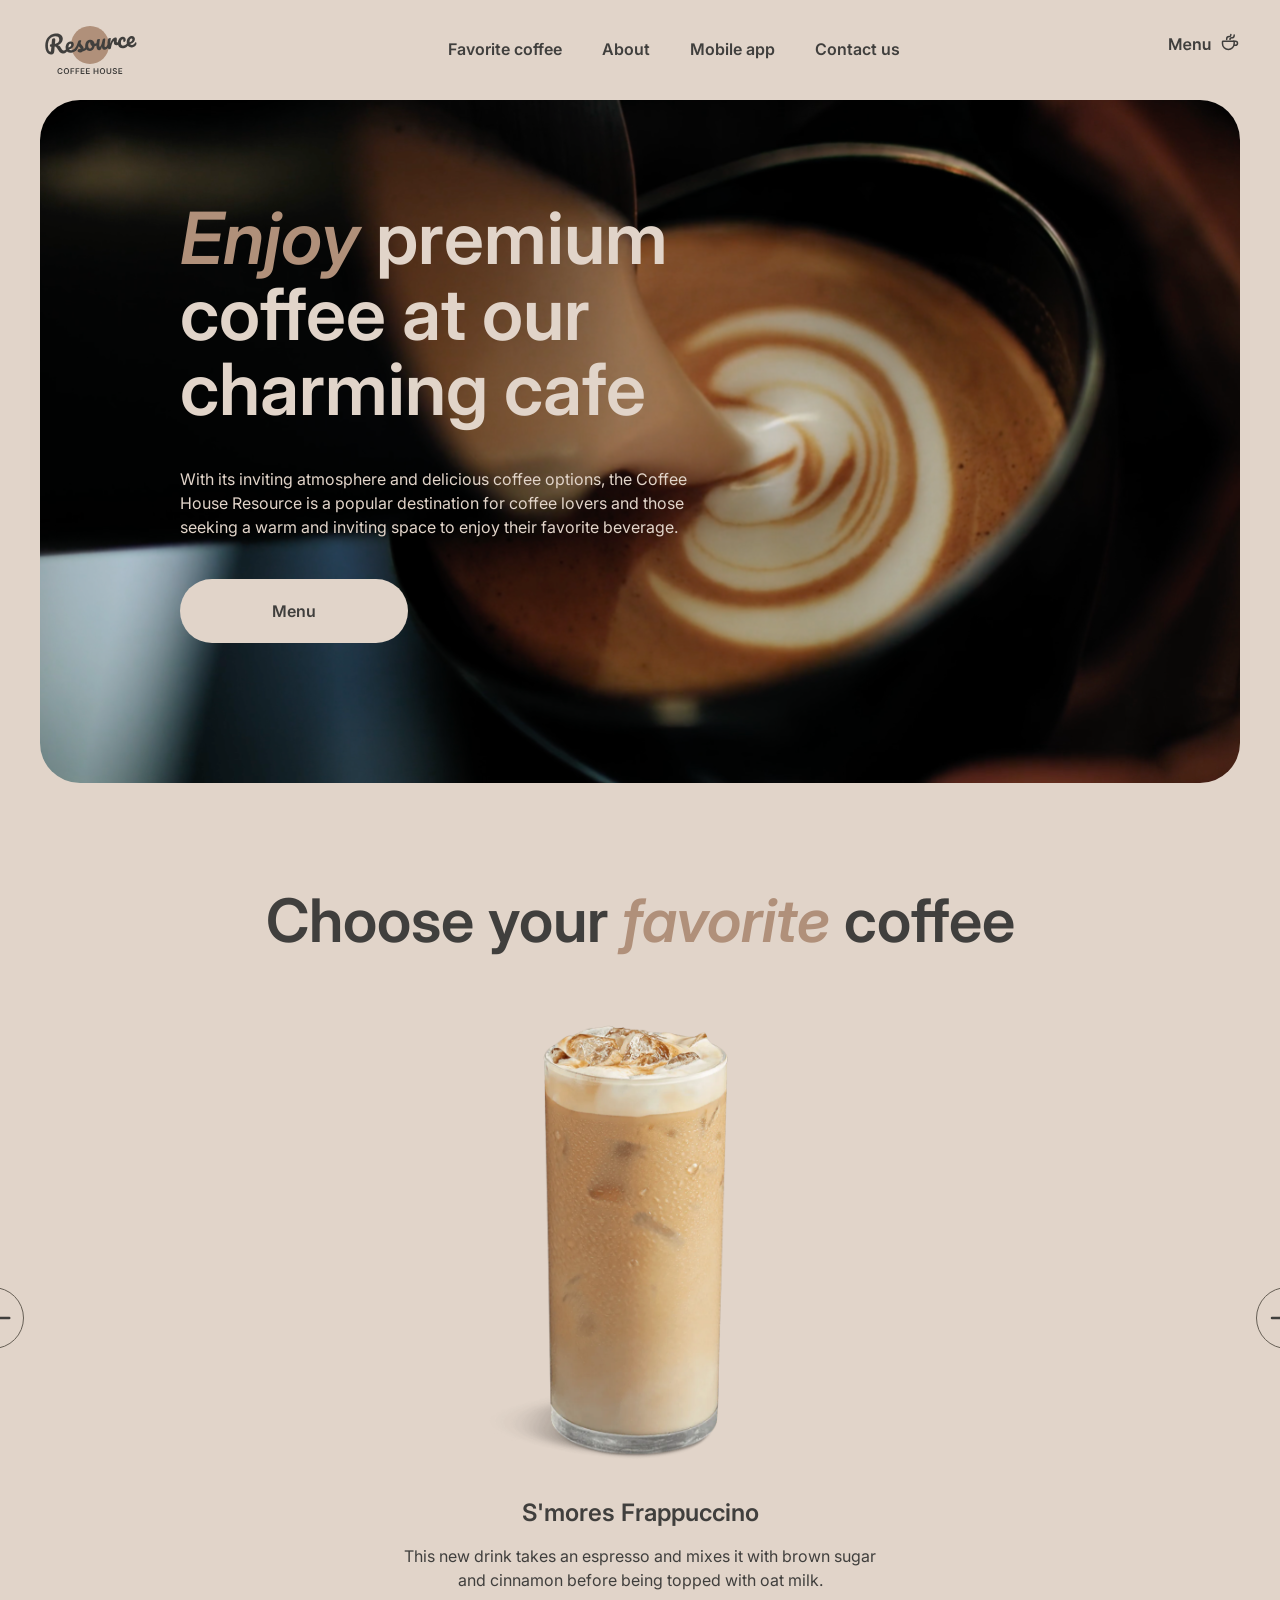
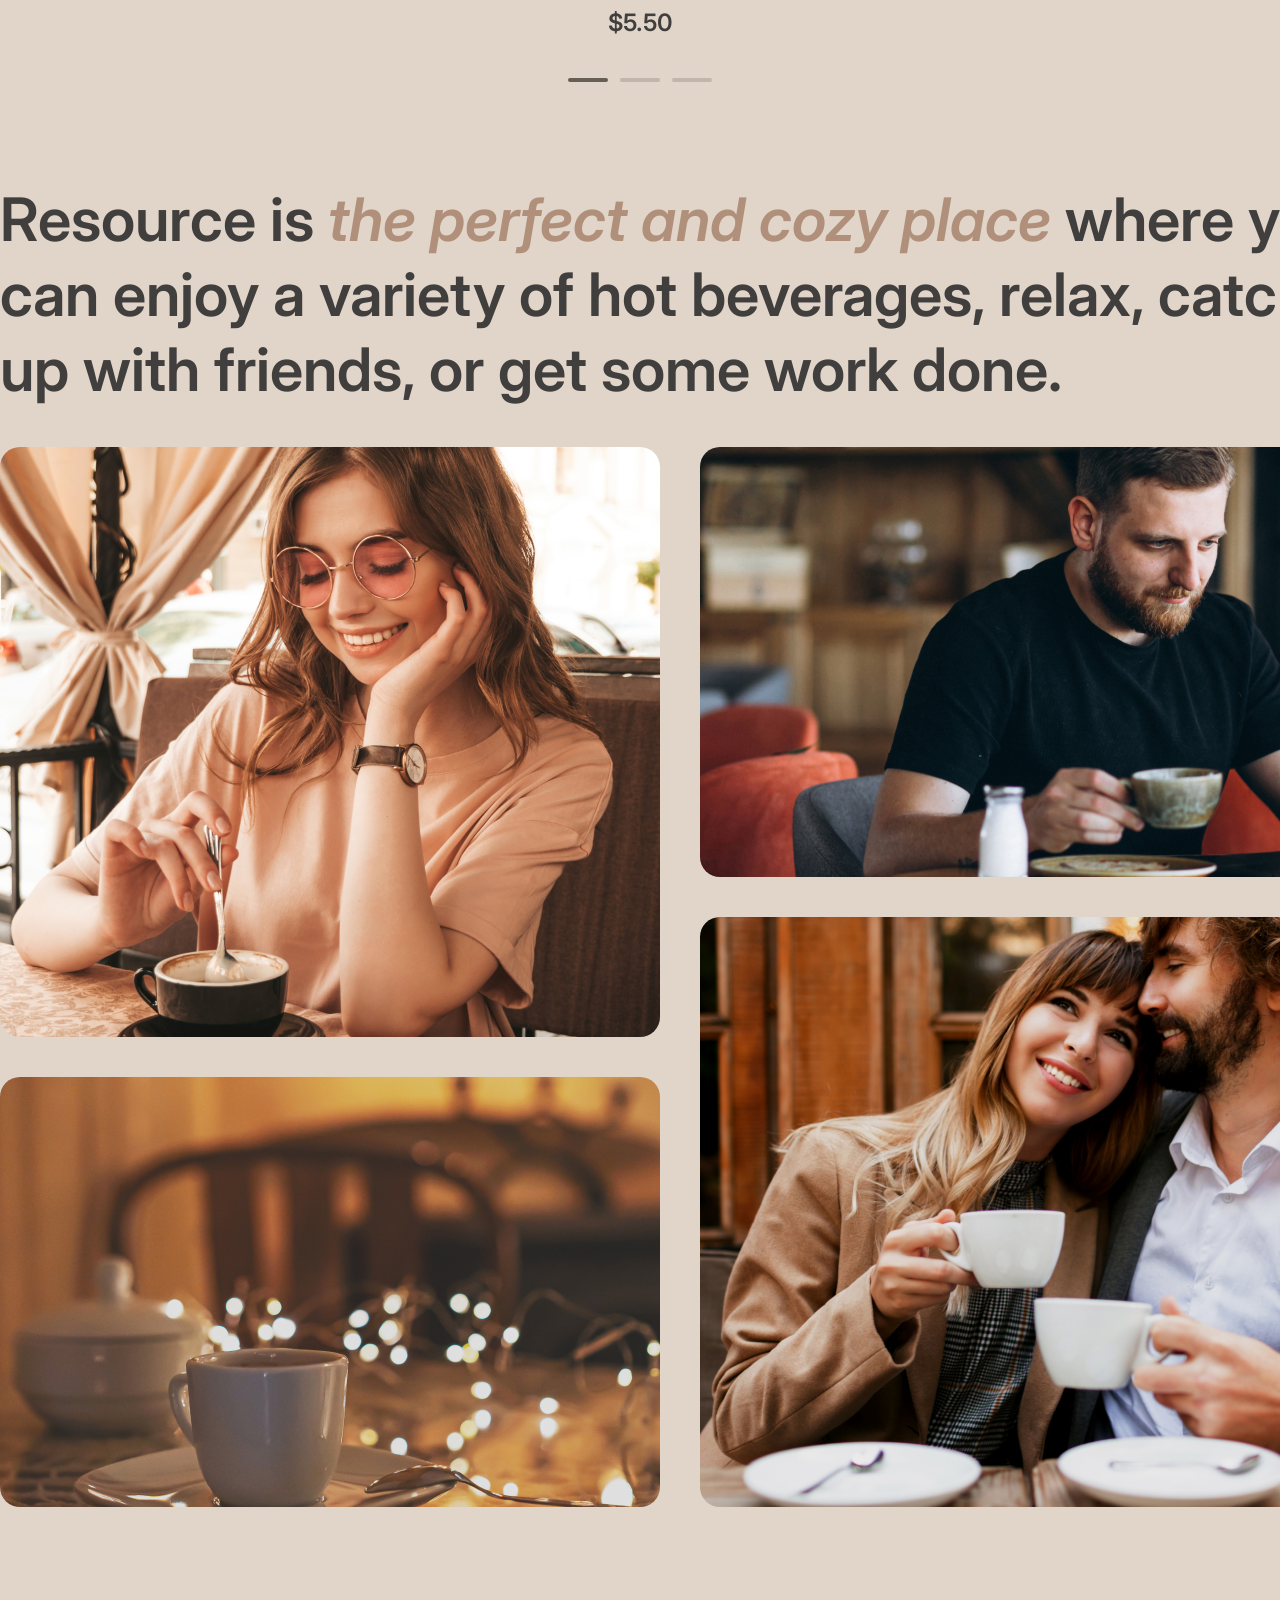
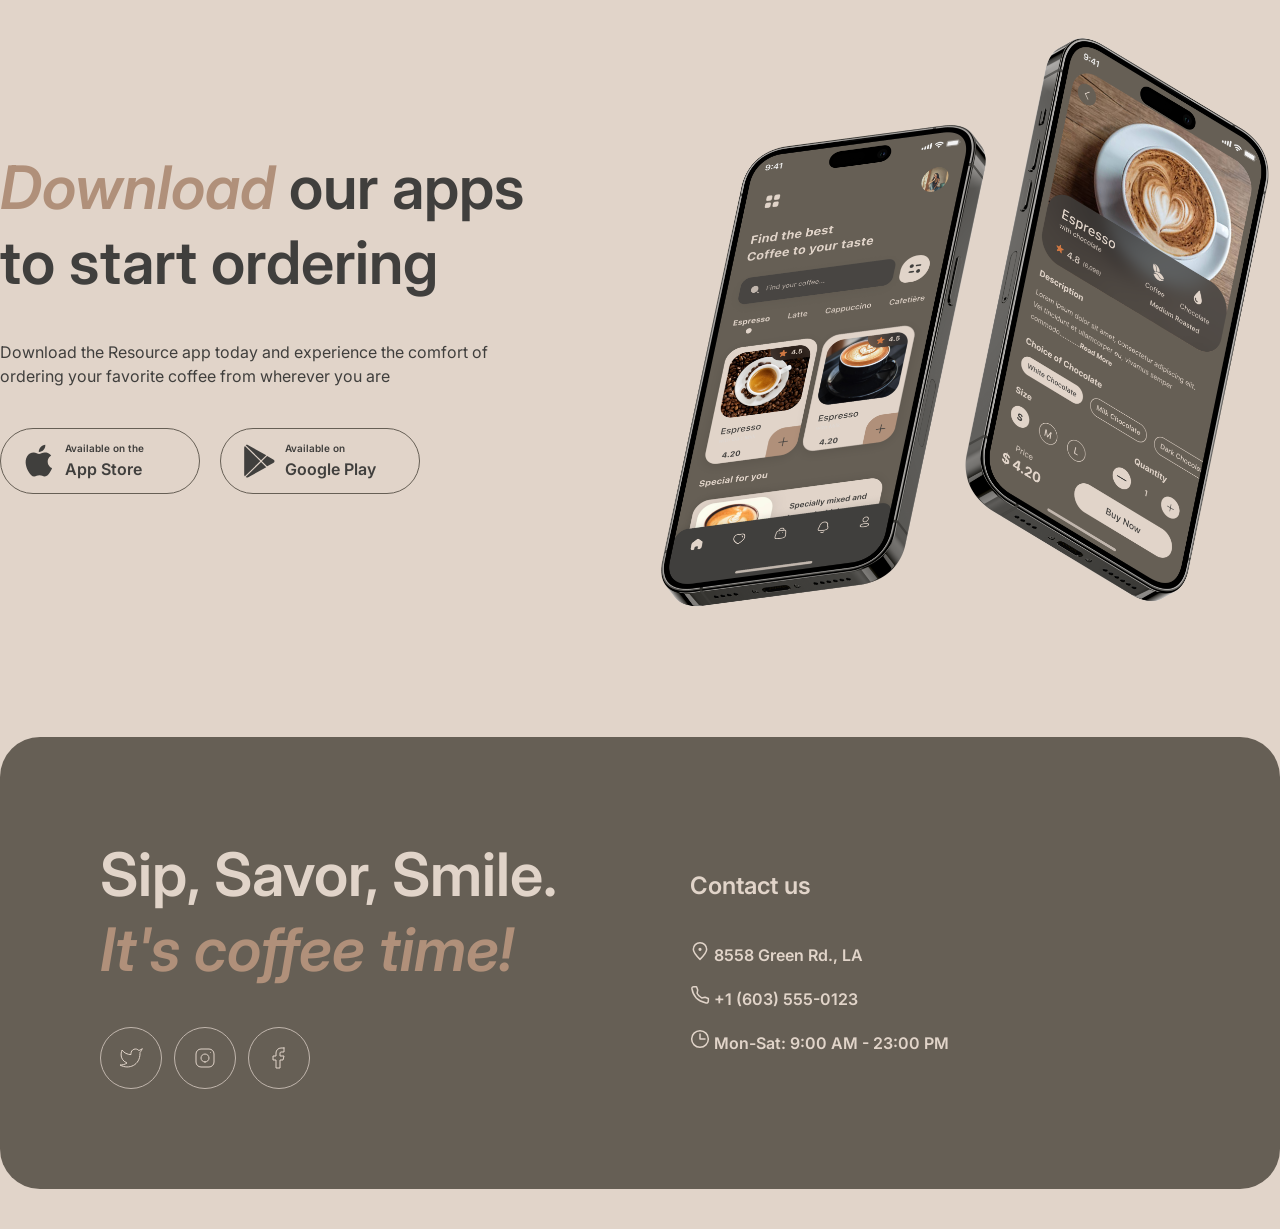
==== commit 8717d414: "fix: adjust layout of homepage" ====
--- a/coffee-house/index.html
+++ b/coffee-house/index.html
@@ -10,6 +10,7 @@
         <link rel="preconnect" href="https://fonts.googleapis.com">
         <link rel="preconnect" href="https://fonts.gstatic.com" crossorigin>
         <link href="https://fonts.googleapis.com/css2?family=Inter&display=swap" rel="stylesheet">
+        <script src="index.js"></script>
     </head>
     <body>
         <div class="container">
@@ -47,7 +48,7 @@
                             <p class="enjoy"><span>Enjoy</span> premium coffee at our charming cafe</p>
                             <p>With its inviting atmosphere and delicious coffee options, the Coffee House Resource is a popular destination
                             for coffee lovers and those seeking a warm and inviting space to enjoy their favorite beverage.</p>
-                            <a href="./menu.html" class="button-link">Menu</a>
+                            <a href="./menu.html" class="button-link"><span class="menu-text">Menu</span><img src="./img/coffee-cup.svg" alt="coffe cup icon" class="coffee-cup"></a>
                             <div></div>
                         </div>
                     </div>
@@ -113,13 +114,17 @@
                         <div class="mobile-buttons">
                             <div class="app-button">
                                 <img src="./img/app-icon.svg" alt="apple logo">
-                                <p>Available on the</p>
-                                <p>App Store</p>
+                                <div>
+                                    <p>Available on the</p>
+                                    <p>App Store</p>
+                                </div>
                             </div>
                             <div class="play-button">
                                 <img src="./img/play-icon.svg" alt="google play logo">
-                                <p>Available on</p>
-                                <p>Google Play</p>
+                                <div>
+                                    <p>Available on</p>
+                                    <p>Google Play</p>
+                                </div>
                             </div>
                         </div>
                     </div>
@@ -131,25 +136,40 @@
                     <div class="offer">
                         <p>Sip, Savor, Smile. <span>It's coffee time!</span></p>
                         <div class="socials">
-                            <img src="./img/twitter.svg" alt="twitter logo">
-                            <img src="./img/instagram.svg" alt="instagram logo">
-                            <img src="./img/facebook.svg" alt="facebook logo">
+                            <div class="socials-links">
+                                <svg width="24" height="24" viewBox="0 0 24 24" fill="none" xmlns="http://www.w3.org/2000/svg">
+                                    <path d="M23 3.01006C23 3.01006 20.9821 4.20217 19.86 4.54006C19.2577 3.84757 18.4573 3.35675 17.567 3.13398C16.6767 2.91122 15.7395 2.96725 14.8821 3.29451C14.0247 3.62177 13.2884 4.20446 12.773 4.96377C12.2575 5.72309 11.9877 6.62239 12 7.54006V8.54006C10.2426 8.58562 8.50127 8.19587 6.93101 7.4055C5.36074 6.61513 4.01032 5.44869 3 4.01006C3 4.01006 -1 13.0101 8 17.0101C5.94053 18.408 3.48716 19.109 1 19.0101C10 24.0101 21 19.0101 21 7.51006C20.9991 7.23151 20.9723 6.95365 20.92 6.68006C21.9406 5.67355 23 3.01006 23 3.01006Z" stroke="#E1D4C9" stroke-linecap="round" stroke-linejoin="round"/>
+                                </svg>
+                            </div>
+                            <div class="socials-links">
+                                <svg width="24" height="24" viewBox="0 0 24 24" fill="none" xmlns="http://www.w3.org/2000/svg">
+                                    <path d="M12 16C14.2091 16 16 14.2091 16 12C16 9.79086 14.2091 8 12 8C9.79086 8 8 9.79086 8 12C8 14.2091 9.79086 16 12 16Z" stroke="#E1D4C9" stroke-linecap="round" stroke-linejoin="round"/>
+                                    <path d="M3 16V8C3 5.23858 5.23858 3 8 3H16C18.7614 3 21 5.23858 21 8V16C21 18.7614 18.7614 21 16 21H8C5.23858 21 3 18.7614 3 16Z" stroke="#E1D4C9"/>
+                                    <path d="M17.5 6.51L17.51 6.49889" stroke="#E1D4C9" stroke-linecap="round" stroke-linejoin="round"/>
+                                </svg>
+                            </div>
+                            <div class="socials-links">
+                                <svg width="24" height="24" viewBox="0 0 24 24" fill="none" xmlns="http://www.w3.org/2000/svg">
+                                    <path d="M17 2H14C12.6739 2 11.4021 2.52678 10.4645 3.46447C9.52678 4.40215 9 5.67392 9 7V10H6V14H9V22H13V14H16L17 10H13V7C13 6.73478 13.1054 6.48043 13.2929 6.29289C13.4804 6.10536 13.7348 6 14 6H17V2Z" stroke="#E1D4C9" stroke-linecap="round" stroke-linejoin="round"/>
+                                </svg>
+                            </div>
                         </div>
                     </div>
                     <div class="contacts-info">
                         <p>Contact us</p>
                         <div class="contacts">
-                            <div class="adress">
-                                <img src="./img/pin-alt.svg" alt="map icon">
-                                <a href="https://maps.app.goo.gl/CibNDf2YTUiJejWs7" target="_blank">8558 Green Rd.,  LA</a>
+                            <div class="address">
+                                <a href="https://maps.app.goo.gl/CibNDf2YTUiJejWs7" target="_blank">
+                                <img src="./img/pin-alt.svg" alt="map icon">  8558 Green Rd.,  LA</a>
+                                <div></div>
                             </div>
                             <div class="phone">
-                                <img src="./img/phone.svg" alt="phone icon">
-                                <a href="tel:0016035550123">+1 (603) 555-0123</a>
+                                <a href="tel:0016035550123">
+                                <img src="./img/phone.svg" alt="phone icon">  +1 (603) 555-0123</a>
+                                <div></div>
                             </div>
                             <div class="opening hours">
-                                <img src="./img/clock.svg" alt="clock icon">
-                                <p>Mon-Sat: 9:00 AM - 23:00 PM</p>
+                                <p><img src="./img/clock.svg" alt="clock icon"> Mon-Sat: 9:00 AM - 23:00 PM</p>
                             </div>
 
                         </div>
--- a/coffee-house/style.css
+++ b/coffee-house/style.css
@@ -17,6 +17,8 @@
   flex-direction: column;
   align-items: center;
   gap: 100px;
+  margin-left: auto;
+  margin-right: auto;
 }
 .container .header-container {
   display: flex; /*creates flexbox that orders elements either in rows or columns*/
@@ -32,19 +34,6 @@
   justify-content: space-between; /*Distributes items evenly. The first item is flush with the start, the last flush with the end*/
   align-items: center;
   align-self: stretch;
-  /*div
-  {
-      border-bottom: 2px solid #403f3d;
-      align-self: center;
-      width: 0%;
-      transition: width .7s, opacity .7s;
-      opacity: 0;
-  }
-  div:hover
-  {
-      width: 100%;
-      opacity: 1;
-  } why doesnt a div work here?*/
 }
 .container .header-container .header-bar a {
   font-size: 16px;
@@ -58,10 +47,6 @@
   align-items: center;
   justify-content: center;
   gap: 40px;
-  /*li a
-  {
-      @include link-and-button;
-  }*/
 }
 .container .header-container .header-bar nav ul li {
   display: flex;
@@ -148,7 +133,6 @@
 }
 .container .header-container .offer .button-link {
   display: flex;
-  /*width: 200px;*/
   padding: 20px 78px;
   justify-content: center;
   align-items: center;
@@ -160,6 +144,20 @@
   line-height: 150%;
   text-decoration: none;
   color: #403f3d;
+}
+.container .header-container .offer .button-link .menu-text {
+  transform: translateX(14px);
+  transition: transform 0.5s; /*write it as a variable*/
+}
+.container .header-container .offer .button-link .coffee-cup {
+  opacity: 0;
+  transition: opacity 0.5s;
+}
+.container .header-container .offer .button-link:hover .menu-text {
+  transform: translateX(0);
+}
+.container .header-container .offer .button-link:hover .coffee-cup {
+  opacity: 1;
 }
 .container #favorite-outer-container {
   display: flex;
@@ -294,6 +292,8 @@
   align-items: center;
   gap: 40px;
   align-self: stretch;
+  margin-left: auto;
+  margin-right: auto;
 }
 .container #about .about-container {
   display: flex;
@@ -332,10 +332,13 @@
   gap: 40px;
 }
 .container #about .about-container .about-images .column-1 .box-1 {
+  display: flex;
   width: 660px;
   height: 590px;
   border-radius: 20px;
   overflow: hidden;
+  justify-content: center;
+  align-items: center;
 }
 .container #about .about-container .about-images .column-1 .box-1 div {
   width: 726px;
@@ -343,12 +346,19 @@
   flex-shrink: 0;
   background: url("./img/about-1.svg"), lightgray 50%/cover no-repeat;
   background-position: center;
+  transition: transform 0.5s ease;
+}
+.container #about .about-container .about-images .column-1 .box-1 div:hover {
+  transform: scale(0.9);
 }
 .container #about .about-container .about-images .column-1 .box-2 {
+  display: flex;
   width: 660px;
   height: 430px;
   border-radius: 20px;
   overflow: hidden;
+  justify-content: center;
+  align-items: center;
 }
 .container #about .about-container .about-images .column-1 .box-2 div {
   width: 726px;
@@ -356,6 +366,10 @@
   flex-shrink: 0;
   background: url("./img/about-2.svg"), lightgray 50%/cover no-repeat;
   background-position: center;
+  transition: transform 0.5s ease;
+}
+.container #about .about-container .about-images .column-1 .box-2 div:hover {
+  transform: scale(0.9);
 }
 .container #about .about-container .about-images .column-2 {
   display: flex;
@@ -364,10 +378,13 @@
   gap: 40px;
 }
 .container #about .about-container .about-images .column-2 .box-3 {
+  display: flex;
   width: 660px;
   height: 430px;
   border-radius: 20px;
   overflow: hidden;
+  justify-content: center;
+  align-items: center;
 }
 .container #about .about-container .about-images .column-2 .box-3 div {
   width: 726px;
@@ -375,12 +392,19 @@
   flex-shrink: 0;
   background: url("./img/about-3.svg"), lightgray 50%/cover no-repeat;
   background-position: center;
+  transition: transform 0.5s ease;
+}
+.container #about .about-container .about-images .column-2 .box-3 div:hover {
+  transform: scale(0.9);
 }
 .container #about .about-container .about-images .column-2 .box-4 {
+  display: flex;
   width: 660px;
   height: 590px;
   border-radius: 20px;
   overflow: hidden;
+  justify-content: center;
+  align-items: center;
 }
 .container #about .about-container .about-images .column-2 .box-4 div {
   width: 726px;
@@ -388,6 +412,10 @@
   flex-shrink: 0;
   background: url("./img/about-4.svg"), lightgray 50%/cover no-repeat;
   background-position: center;
+  transition: transform 0.5s ease;
+}
+.container #about .about-container .about-images .column-2 .box-4 div:hover {
+  transform: scale(0.9);
 }
 .container #mobile {
   display: flex;
@@ -417,7 +445,7 @@
   font-weight: 600;
   line-height: 125%;
   color: #403f3d;
-  margin: 0;
+  margin: 0 10px 0 0;
 }
 .container #mobile .mobile-container .mobile-offer p:first-of-type span {
   font-size: 60px;
@@ -442,6 +470,7 @@
 .container #mobile .mobile-container .mobile-offer .mobile-buttons .app-button {
   display: flex;
   width: 200px;
+  box-sizing: border-box;
   padding: 12px 20px;
   align-items: center;
   gap: 8px;
@@ -453,7 +482,13 @@
   height: 36px;
   flex-shrink: 0;
 }
-.container #mobile .mobile-container .mobile-offer .mobile-buttons .app-button p:first-of-type {
+.container #mobile .mobile-container .mobile-offer .mobile-buttons .app-button div {
+  display: flex;
+  flex-direction: column;
+  align-items: flex-start;
+  gap: 2px;
+}
+.container #mobile .mobile-container .mobile-offer .mobile-buttons .app-button div p:first-of-type {
   color: #403f3d;
   text-align: center;
   font-size: 10px;
@@ -461,18 +496,18 @@
   line-height: 140%;
   margin: 0;
 }
-.container #mobile .mobile-container .mobile-offer .mobile-buttons .app-button p:last-of-type {
+.container #mobile .mobile-container .mobile-offer .mobile-buttons .app-button div p:last-of-type {
   color: #403f3d;
   font-size: 16px;
   font-weight: 600;
   line-height: 150%;
   text-decoration: none;
-  color: #403f3d;
   margin: 0;
 }
 .container #mobile .mobile-container .mobile-offer .mobile-buttons .play-button {
   display: flex;
   width: 200px;
+  box-sizing: border-box;
   padding: 12px 20px;
   align-items: center;
   gap: 8px;
@@ -484,21 +519,26 @@
   height: 36px;
   flex-shrink: 0;
 }
-.container #mobile .mobile-container .mobile-offer .mobile-buttons .play-button p:first-of-type {
-  color: #403f3d;
-  text-align: center;
+.container #mobile .mobile-container .mobile-offer .mobile-buttons .play-button div {
+  display: flex;
+  flex-direction: column;
+  align-items: flex-start;
+  gap: 2px;
+}
+.container #mobile .mobile-container .mobile-offer .mobile-buttons .play-button div p:first-of-type {
+  color: #403f3d;
+  text-align: start;
   font-size: 10px;
   font-weight: 600;
   line-height: 140%;
   margin: 0;
 }
-.container #mobile .mobile-container .mobile-offer .mobile-buttons .play-button p:last-of-type {
+.container #mobile .mobile-container .mobile-offer .mobile-buttons .play-button div p:last-of-type {
   color: #403f3d;
   font-size: 16px;
   font-weight: 600;
   line-height: 150%;
   text-decoration: none;
-  color: #403f3d;
   margin: 0;
 }
 .container #mobile .mobile-container .mobile-screens {
@@ -516,6 +556,7 @@
 .container #contacts .contacts-container {
   display: flex;
   max-width: 1360px;
+  box-sizing: border-box;
   padding: 100px;
   justify-content: center;
   align-items: center;
@@ -523,6 +564,8 @@
   align-self: stretch;
   border-radius: 40px;
   background-color: #665F55;
+  margin-left: auto;
+  margin-right: auto;
 }
 .container #contacts .contacts-container .offer {
   display: flex;
@@ -537,6 +580,7 @@
   font-weight: 600;
   line-height: 125%;
   color: #E1D4C9;
+  margin: 0;
 }
 .container #contacts .contacts-container .offer p span {
   font-size: 60px;
@@ -550,7 +594,7 @@
   align-items: center;
   gap: 12px;
 }
-.container #contacts .contacts-container .offer .socials img {
+.container #contacts .contacts-container .offer .socials .socials-links {
   display: flex;
   width: 60px;
   height: 60px;
@@ -558,6 +602,71 @@
   align-items: center;
   border-radius: 100px;
   border: 1px solid #C1B6AD;
+  transition: background-color 0.5s ease;
+}
+.container #contacts .contacts-container .offer .socials .socials-links svg {
+  width: 24px;
+  height: 24px;
+  flex-shrink: 0;
+  transition: filter 0.5s ease;
+}
+.container #contacts .contacts-container .offer .socials .socials-links:hover {
+  background-color: #C1B6AD;
+}
+.container #contacts .contacts-container .offer .socials .socials-links:hover path {
+  stroke: #403f3d;
+}
+.container #contacts .contacts-container .contacts-info {
+  display: flex;
+  flex-direction: column;
+  justify-content: center;
+  align-items: flex-start;
+  gap: 40px;
+  flex: 1 0 0;
+}
+.container #contacts .contacts-container .contacts-info p {
+  align-self: stretch;
+  color: #E1D4C9;
+  font-size: 24px;
+  font-weight: 600;
+  line-height: 125%;
+  margin: 0;
+}
+.container #contacts .contacts-container .contacts-info .contacts {
+  display: flex;
+  flex-direction: column;
+  justify-content: center;
+  align-items: flex-start;
+  gap: 16px;
+}
+.container #contacts .contacts-container .contacts-info .contacts a, .container #contacts .contacts-container .contacts-info .contacts p {
+  color: #E1D4C9;
+  font-size: 16px;
+  font-weight: 600;
+  line-height: 150%;
+  text-decoration: none;
+}
+.container #contacts .contacts-container .contacts-info .contacts .address div {
+  border-bottom: 2px solid #E1D4C9;
+  align-self: center;
+  width: 0%;
+  transition: width 0.7s, opacity 0.7s;
+  opacity: 0;
+}
+.container #contacts .contacts-container .contacts-info .contacts .address:hover div {
+  width: 100%;
+  opacity: 1;
+}
+.container #contacts .contacts-container .contacts-info .contacts .phone div {
+  border-bottom: 2px solid #E1D4C9;
+  align-self: center;
+  width: 0%;
+  transition: width 0.7s, opacity 0.7s;
+  opacity: 0;
+}
+.container #contacts .contacts-container .contacts-info .contacts .phone:hover div {
+  width: 100%;
+  opacity: 1;
 }
 
 /*# sourceMappingURL=style.css.map */
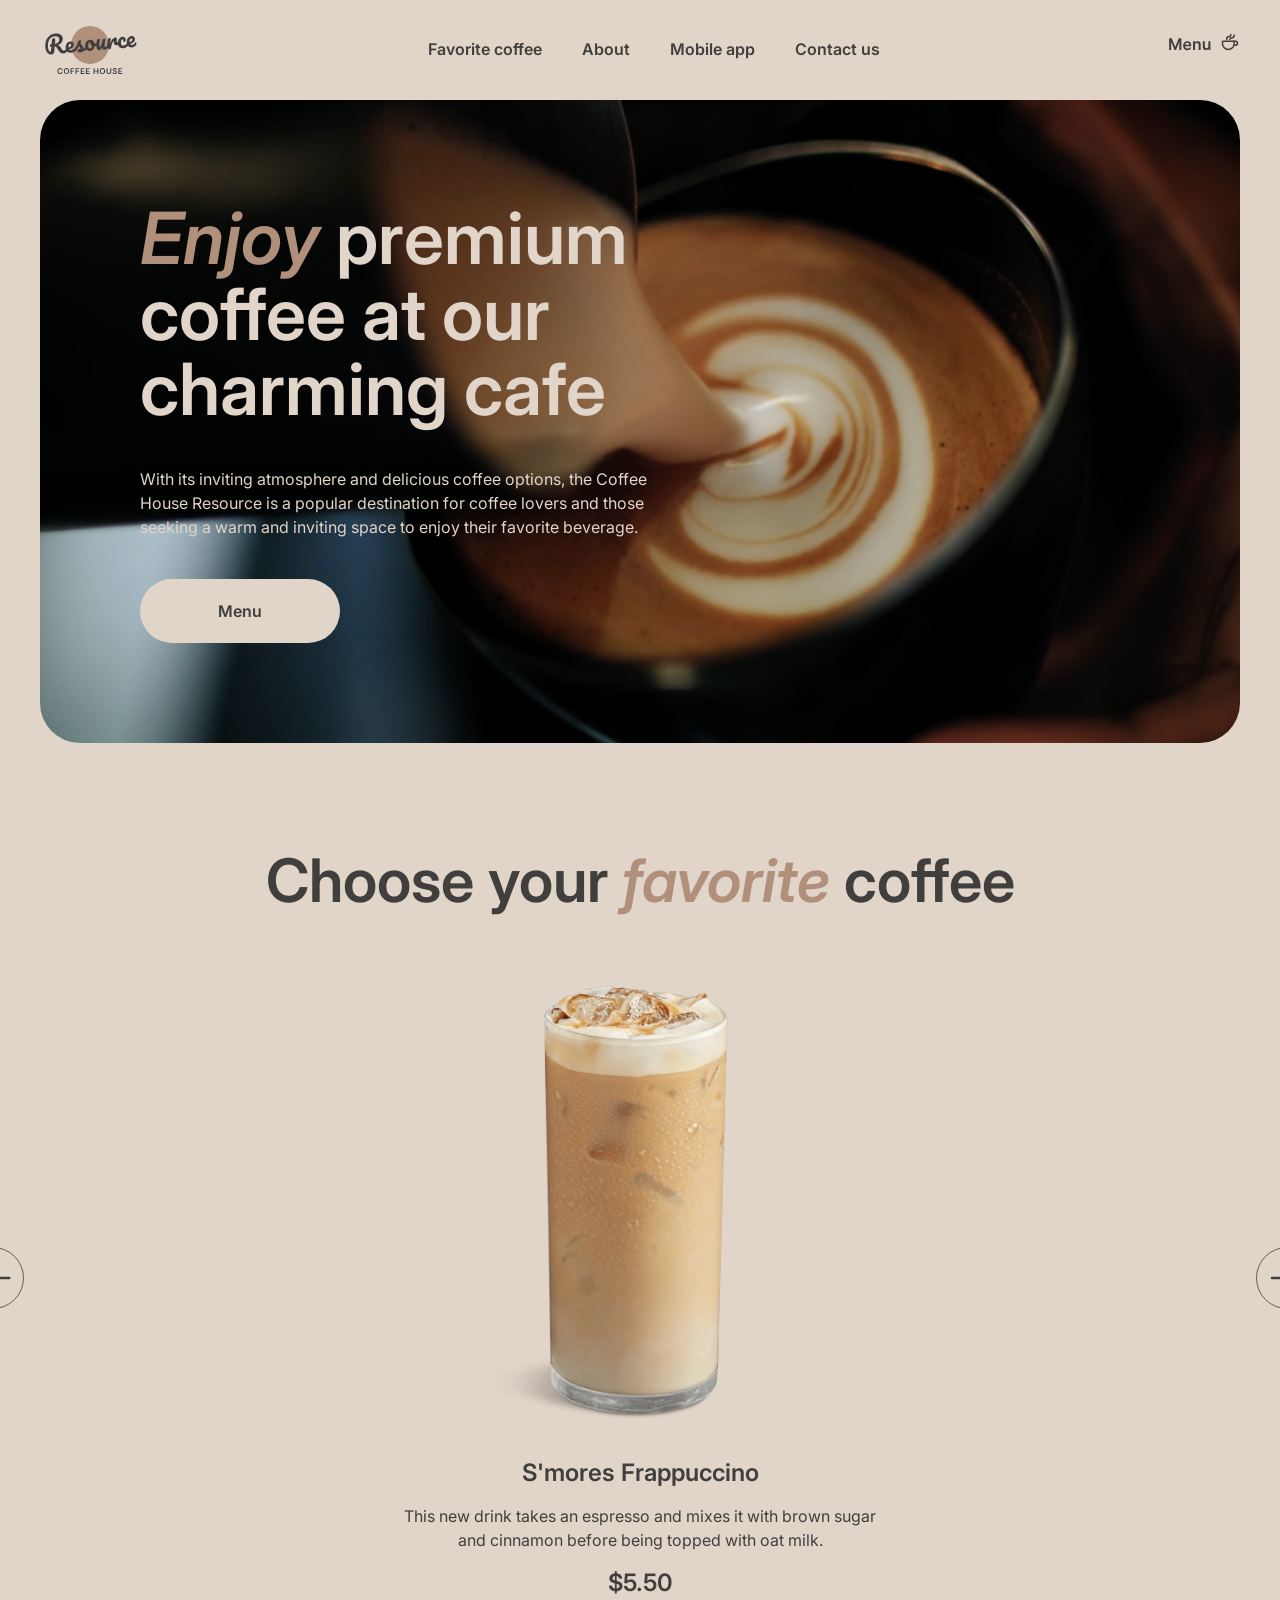
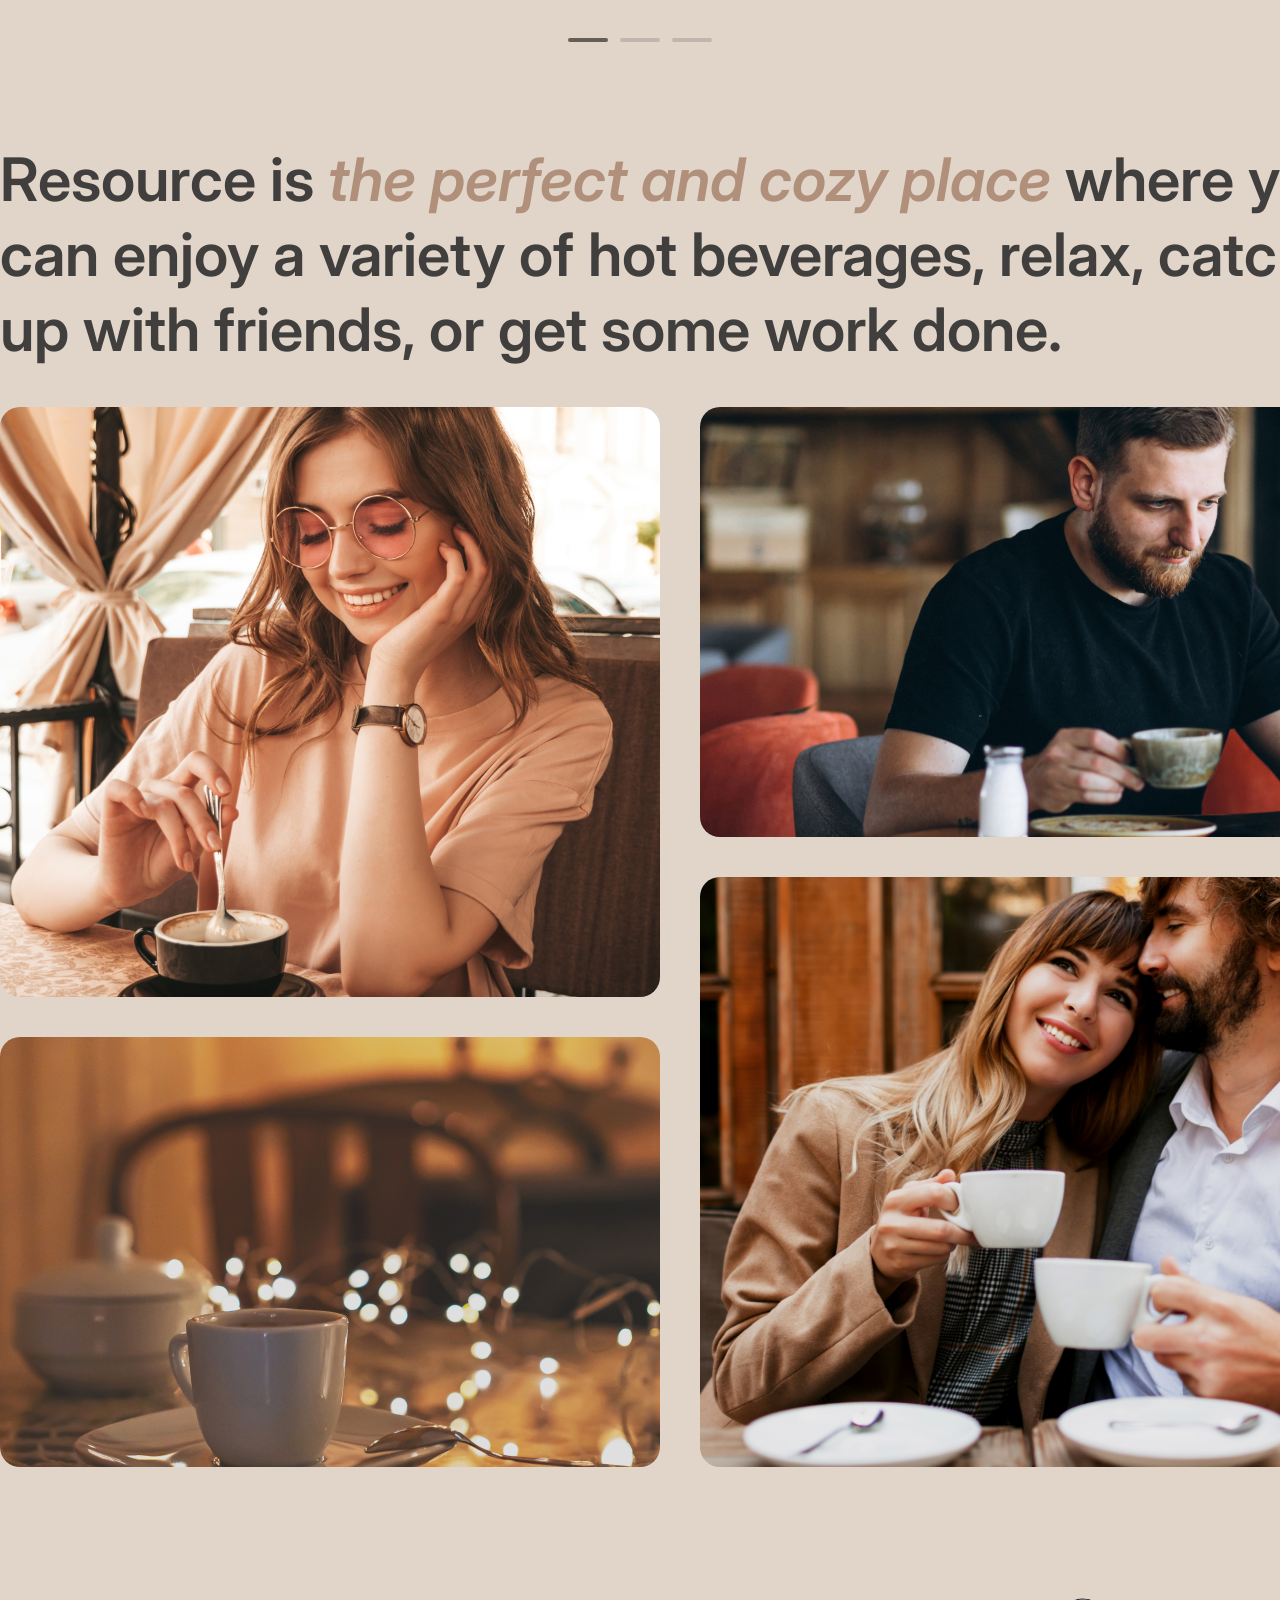
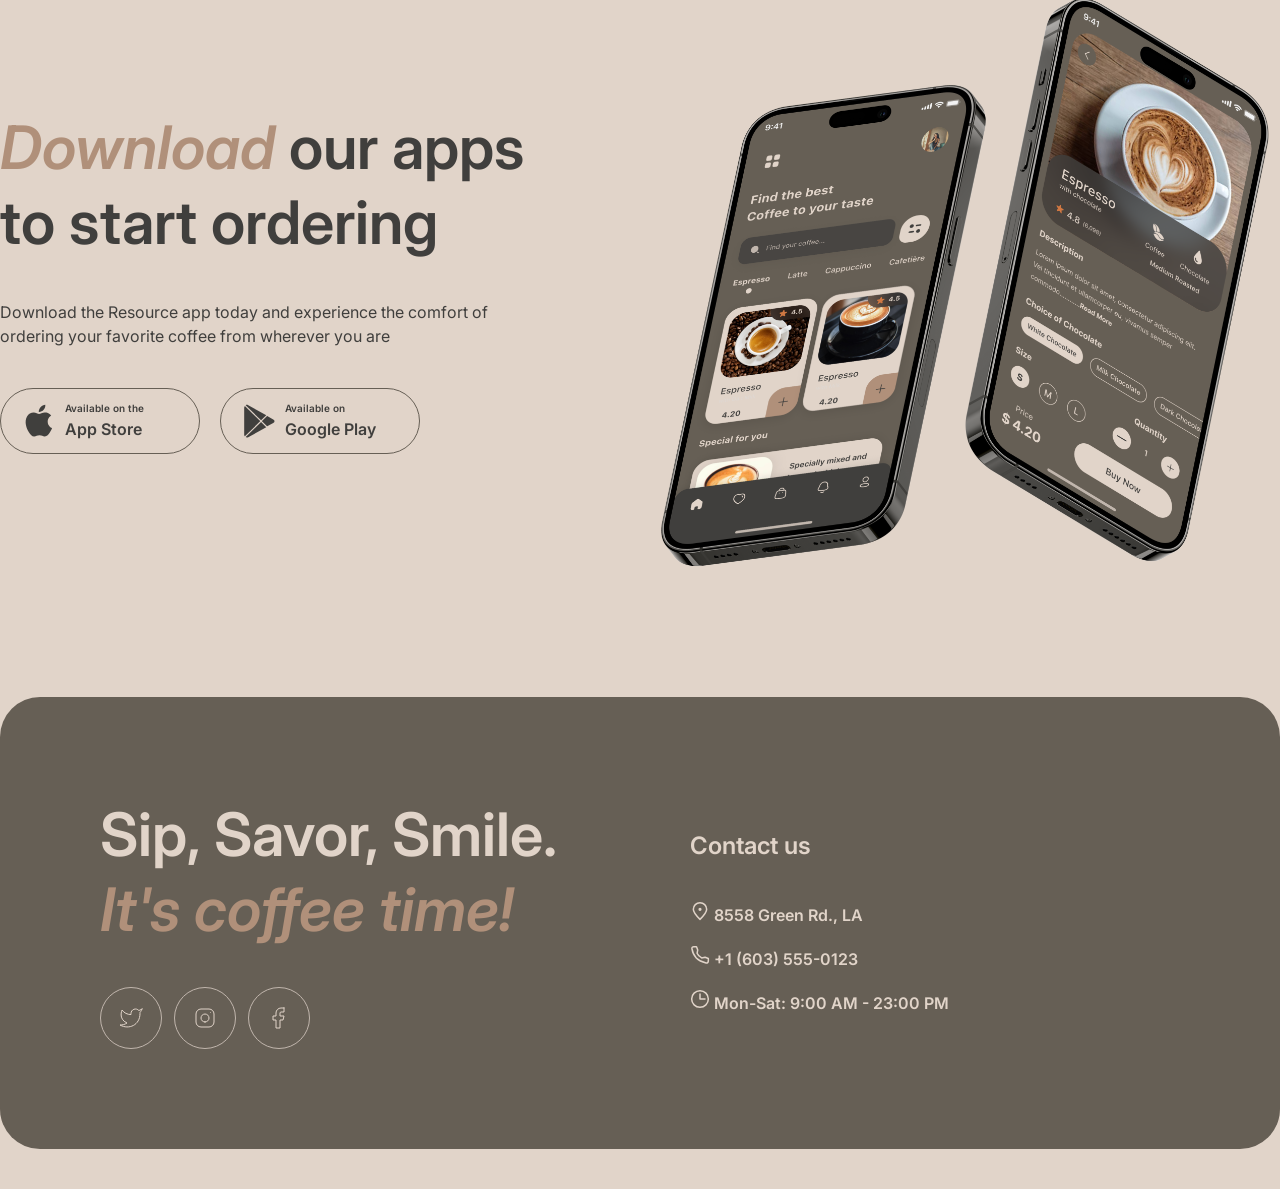
==== commit 6f8453f3: "feat: adapt responive design" ====
--- a/coffee-house/index.html
+++ b/coffee-house/index.html
@@ -14,33 +14,45 @@
     </head>
     <body>
         <div class="container">
-            <header class="header-container">
-                <div class="header-bar">
-                    <img src="./img/logo.svg" alt="logo" class="logo">
-                    <nav>
-                        <ul>
-                            <li>
-                                <a href="#favorite-outer-container">Favorite coffee</a>
-                                <div></div>
-                            </li>
-                            <li>
-                                <a href="#about">About</a>
-                                <div></div>
-                            </li>
-                            <li>
-                                <a href="#mobile">Mobile app</a>
-                                <div></div>
-                            </li>
-                            <li>
-                                <a href="#contacts">Contact us</a>
-                                <div></div>
-                            </li>
-                        </ul>
-                    </nav>
-                    <a href="./menu.html">
-                        <img src="./img/menu-item.svg" alt="menu button">
-                        <div></div>
-                    </a>
+            <header class="header">
+                <div class="header-container">
+                    <div class="header-menu">
+                        <img src="./img/logo.svg" alt="logo" class="logo">
+                        <nav>
+                            <ul>
+                                <li>
+                                    <a href="#favorite-outer-container">Favorite coffee</a>
+                                    <div></div>
+                                </li>
+                                <li>
+                                    <a href="#about">About</a>
+                                    <div></div>
+                                </li>
+                                <li>
+                                    <a href="#mobile">Mobile app</a>
+                                    <div></div>
+                                </li>
+                                <li>
+                                    <a href="#contacts">Contact us</a>
+                                    <div></div>
+                                </li>
+                            </ul>
+                        </nav>
+                        <a href="./menu.html">
+                            <img src="./img/menu-item.svg" alt="menu button">
+                            <div></div>
+                        </a>
+                        <div class="burger-button">
+                            <div class="burger-menu">
+                                <svg width="18" height="2" viewBox="0 0 18 2" fill="none" xmlns="http://www.w3.org/2000/svg">
+                                    <path d="M1 1H17" stroke="#403F3D" stroke-width="1.5" stroke-linecap="round" stroke-linejoin="round"/>
+                                </svg>
+                                <svg width="18" height="2" viewBox="0 0 18 2" fill="none" xmlns="http://www.w3.org/2000/svg">
+                                    <path d="M1 1H17" stroke="#403F3D" stroke-width="1.5" stroke-linecap="round" stroke-linejoin="round"/>
+                                </svg>
+                            </div>
+                        </div>
+                    </div>
                 </div>
                 <div class="hero-outer-container">
                     <div class="hero-inner-container">
@@ -49,7 +61,6 @@
                             <p>With its inviting atmosphere and delicious coffee options, the Coffee House Resource is a popular destination
                             for coffee lovers and those seeking a warm and inviting space to enjoy their favorite beverage.</p>
                             <a href="./menu.html" class="button-link"><span class="menu-text">Menu</span><img src="./img/coffee-cup.svg" alt="coffe cup icon" class="coffee-cup"></a>
-                            <div></div>
                         </div>
                     </div>
                 </div>
--- a/coffee-house/style.css
+++ b/coffee-house/style.css
@@ -3,6 +3,9 @@
   font-family: "Inter", sans-serif;
   scroll-behavior: smooth;
 }
+html ::-webkit-scrollbar {
+  display: none;
+}
 
 h1 {
   font-size: 72px;
@@ -20,87 +23,97 @@
   margin-left: auto;
   margin-right: auto;
 }
-.container .header-container {
+.container .header {
   display: flex; /*creates flexbox that orders elements either in rows or columns*/
-  padding: 0px 40px;
   flex-direction: column; /*column not columns, everything in one column, defines main axis, top-to bottom, in block direction, default is row */
   align-items: center; /*controls alignment of items on the cross axis (perpendicular to main axis)*/
   gap: 20px;
   align-self: stretch;
-}
-.container .header-container .header-bar {
+  box-sizing: border-box;
+}
+.container .header .header-container {
+  display: flex;
+  padding: 0 40px;
+  flex-direction: column;
+  justify-content: center;
+  align-items: center;
+  align-self: stretch;
+}
+.container .header .header-container .header-menu {
   display: flex;
   max-width: 1360px;
-  justify-content: space-between; /*Distributes items evenly. The first item is flush with the start, the last flush with the end*/
-  align-items: center;
-  align-self: stretch;
-}
-.container .header-container .header-bar a {
+  justify-content: space-between;
+  align-items: center;
+  align-self: stretch;
+}
+.container .header .header-container a {
   font-size: 16px;
   font-weight: 600;
   line-height: 150%;
   text-decoration: none;
   color: #403f3d;
 }
-.container .header-container .header-bar nav ul {
-  display: flex;
-  align-items: center;
-  justify-content: center;
-  gap: 40px;
-}
-.container .header-container .header-bar nav ul li {
-  display: flex;
-  flex-direction: column;
-  align-items: center;
-}
-.container .header-container .header-bar nav ul li div {
+.container .header .header-container nav ul {
+  display: flex;
+  align-items: center;
+  justify-content: center;
+  gap: 40px;
+  padding: 0;
+}
+.container .header .header-container nav ul li {
+  display: flex;
+  flex-direction: column;
+  align-items: center;
+}
+.container .header .header-container nav ul li div {
   border-bottom: 2px solid #403f3d;
   align-self: center;
   width: 0%;
   transition: width 0.7s, opacity 0.7s;
   opacity: 0;
 }
-.container .header-container .header-bar nav ul li:hover div {
+.container .header .header-container nav ul li:hover div {
   width: 100%;
   opacity: 1;
 }
-.container .header-container .header-bar a div {
+.container .header .header-container a div {
   border-bottom: 2px solid #403f3d;
   align-self: center;
   width: 0%;
   transition: width 0.7s, opacity 0.7s;
   opacity: 0;
 }
-.container .header-container .header-bar a:hover div {
+.container .header .header-container a:hover div {
   width: 100%;
   opacity: 1;
 }
-.container .header-container .header-bar section div {
-  background-image: url("./img/img-hero.svg");
-  background-size: cover;
-}
-.container .header-container .hero-outer-container {
+.container .header .header-container .burger-button {
+  display: none;
+}
+.container .header .hero-outer-container {
   display: flex;
   padding: 0px 40px;
   flex-direction: column;
   align-items: center;
+  align-self: stretch;
+  box-sizing: border-box;
+}
+.container .header .hero-inner-container {
+  display: flex;
+  max-width: 1360px;
+  padding: 100px;
+  flex-direction: column;
+  justify-content: center;
+  align-items: flex-start;
   align-self: stretch;
   background-image: url("./img/img-hero.svg");
   background-size: cover;
   background-repeat: no-repeat;
   background-position: center center;
   border-radius: 40px;
-}
-.container .header-container .hero-inner-container {
-  display: flex;
-  max-width: 1360px;
-  padding: 100px;
-  flex-direction: column;
-  justify-content: center;
-  align-items: flex-start;
-  align-self: stretch;
-}
-.container .header-container .offer {
+  overflow: hidden;
+}
+.container .header .offer {
   display: flex;
   width: 530px;
   flex-direction: column;
@@ -108,7 +121,7 @@
   align-items: flex-start;
   gap: 40px;
 }
-.container .header-container .offer p:first-of-type {
+.container .header .offer p:first-of-type {
   align-self: stretch;
   font-size: 72px;
   font-weight: 600;
@@ -116,14 +129,14 @@
   color: #E1D4C9;
   margin: 0;
 }
-.container .header-container .offer p:first-of-type span {
+.container .header .offer p:first-of-type span {
   font-size: 72px;
   font-weight: 600;
   line-height: 105%;
   font-style: italic;
   color: #B0907A;
 }
-.container .header-container .offer p:last-of-type {
+.container .header .offer p:last-of-type {
   margin: 0;
   align-self: stretch;
   font-size: 16px;
@@ -131,8 +144,10 @@
   line-height: 150%;
   color: #E1D4C9;
 }
-.container .header-container .offer .button-link {
-  display: flex;
+.container .header .offer .button-link {
+  display: flex;
+  box-sizing: border-box;
+  width: 200px;
   padding: 20px 78px;
   justify-content: center;
   align-items: center;
@@ -145,18 +160,18 @@
   text-decoration: none;
   color: #403f3d;
 }
-.container .header-container .offer .button-link .menu-text {
+.container .header .offer .button-link .menu-text {
   transform: translateX(14px);
   transition: transform 0.5s; /*write it as a variable*/
 }
-.container .header-container .offer .button-link .coffee-cup {
+.container .header .offer .button-link .coffee-cup {
   opacity: 0;
   transition: opacity 0.5s;
 }
-.container .header-container .offer .button-link:hover .menu-text {
+.container .header .offer .button-link:hover .menu-text {
   transform: translateX(0);
 }
-.container .header-container .offer .button-link:hover .coffee-cup {
+.container .header .offer .button-link:hover .coffee-cup {
   opacity: 1;
 }
 .container #favorite-outer-container {
@@ -192,7 +207,7 @@
 }
 .container #favorite-outer-container .favorite-inner-container .slider-outer-container {
   display: flex;
-  width: 1360px;
+  max-width: 1360px;
   flex-direction: column;
   align-items: center;
   gap: 40px;
@@ -330,6 +345,7 @@
   flex-direction: column;
   align-items: flex-start;
   gap: 40px;
+  width: 100%;
 }
 .container #about .about-container .about-images .column-1 .box-1 {
   display: flex;
@@ -376,6 +392,7 @@
   flex-direction: column;
   align-items: flex-start;
   gap: 40px;
+  width: 100%;
 }
 .container #about .about-container .about-images .column-2 .box-3 {
   display: flex;
@@ -669,4 +686,173 @@
   opacity: 1;
 }
 
+@media screen and (max-width: 768px) {
+  nav {
+    display: none;
+  }
+  nav a img {
+    display: none;
+  }
+  nav a div {
+    display: none;
+  }
+  .container .header .header-container a {
+    display: none;
+  }
+  .container .header .header-container .burger-button {
+    display: flex;
+    width: 44px;
+    height: 44px;
+    justify-content: center;
+    align-items: center;
+    border-radius: 100px;
+    border: 1px solid #665F55;
+  }
+  .container .header .header-container .burger-button .burger-menu {
+    display: flex;
+    flex-direction: column;
+    justify-content: center;
+    align-items: center;
+    gap: 8px;
+  }
+  .container .header .hero-inner-container {
+    padding: 100px 60px;
+  }
+  .container #favorite-outer-container .favorite-inner-container .slider-outer-container .slider-inner-container .slide-1 {
+    display: flex;
+    min-width: 480px;
+    max-width: 1162px;
+    width: 100%;
+    flex-direction: column;
+    align-items: center;
+  }
+  #about {
+    padding: 0 40px;
+  }
+  .container #about .about-container p {
+    width: 100%;
+  }
+  .container #about .about-container .about-images {
+    flex-direction: column;
+  }
+  .container #about .about-container .about-images .column-1 .box-2 {
+    display: none;
+  }
+  .container #about .about-container .about-images .column-2 .box-3 {
+    display: none;
+  }
+  .container #mobile {
+    padding: 0 40px;
+  }
+  .container #mobile .mobile-container {
+    display: flex;
+    flex-direction: column;
+    justify-content: center;
+    align-items: center;
+    gap: 100px;
+    flex: 1 0 0;
+  }
+  .container #contacts {
+    display: flex;
+    padding: 0px 40px;
+    flex-direction: column;
+    justify-content: center;
+    align-items: center;
+    align-self: stretch;
+    box-sizing: border-box;
+    margin: 0 auto;
+  }
+  .container #contacts .contacts-container {
+    display: flex;
+    /*max-width: 1360px;*/
+    padding: 100px 60px;
+    flex-direction: column;
+    justify-content: center;
+    align-items: center;
+    gap: 100px;
+    align-items: stretch;
+    border-radius: 40px;
+    background: #665F55;
+    box-sizing: border-box;
+  }
+  html {
+    background-color: rgba(255, 72, 0, 0.877);
+  }
+}
+@media screen and (max-width: 748px) {
+  .container #favorite-outer-container {
+    width: 100%;
+  }
+  .container #favorite-outer-container .favorite-inner-container p {
+    font-size: 32px;
+  }
+  .container #favorite-outer-container .favorite-inner-container p span {
+    font-size: 32px;
+  }
+  .container #favorite-outer-container .favorite-inner-container .slider-outer-container .slider-inner-container .circle-button {
+    display: none;
+  }
+  .container #favorite-outer-container .favorite-inner-container .slider-outer-container .slider-inner-container .circle-button {
+    display: none;
+  }
+  .container #about .about-container p {
+    font-size: 32px;
+  }
+  .container #about .about-container p span {
+    font-size: 32px;
+  }
+  #about {
+    padding: 0 16px;
+    width: 100%;
+  }
+  .container #about .about-container .about-images .column-1 .box-1 {
+    width: 100%;
+  }
+  .container #about .about-container .about-images .column-2 .box-4 {
+    width: 100%;
+  }
+  .container #mobile {
+    width: 100%;
+    padding: 0 16px;
+  }
+  .container #mobile .mobile-container {
+    width: 100%;
+    gap: 40px;
+  }
+  .container #mobile .mobile-container .mobile-offer {
+    width: 100%;
+  }
+  .container #mobile .mobile-container .mobile-offer p:first-of-type {
+    font-size: 32px;
+  }
+  .container #mobile .mobile-container .mobile-offer p:first-of-type span {
+    font-size: 32px;
+  }
+  .container #mobile .mobile-container .mobile-offer .mobile-buttons {
+    flex-direction: column;
+  }
+  .container #mobile .mobile-container .mobile-screens {
+    height: 348px;
+    width: 348px;
+    background-size: contain;
+  }
+  .container #contacts {
+    width: 100%;
+    padding: 0 16px;
+  }
+  .container #contacts .contacts-container {
+    padding: 60px 16px;
+    gap: 40px;
+  }
+  .container #contacts .contacts-container .offer p {
+    font-size: 32px;
+  }
+  .container #contacts .contacts-container .offer p span {
+    font-size: 32px;
+  }
+  html {
+    background-color: pink;
+  }
+}
+
 /*# sourceMappingURL=style.css.map */
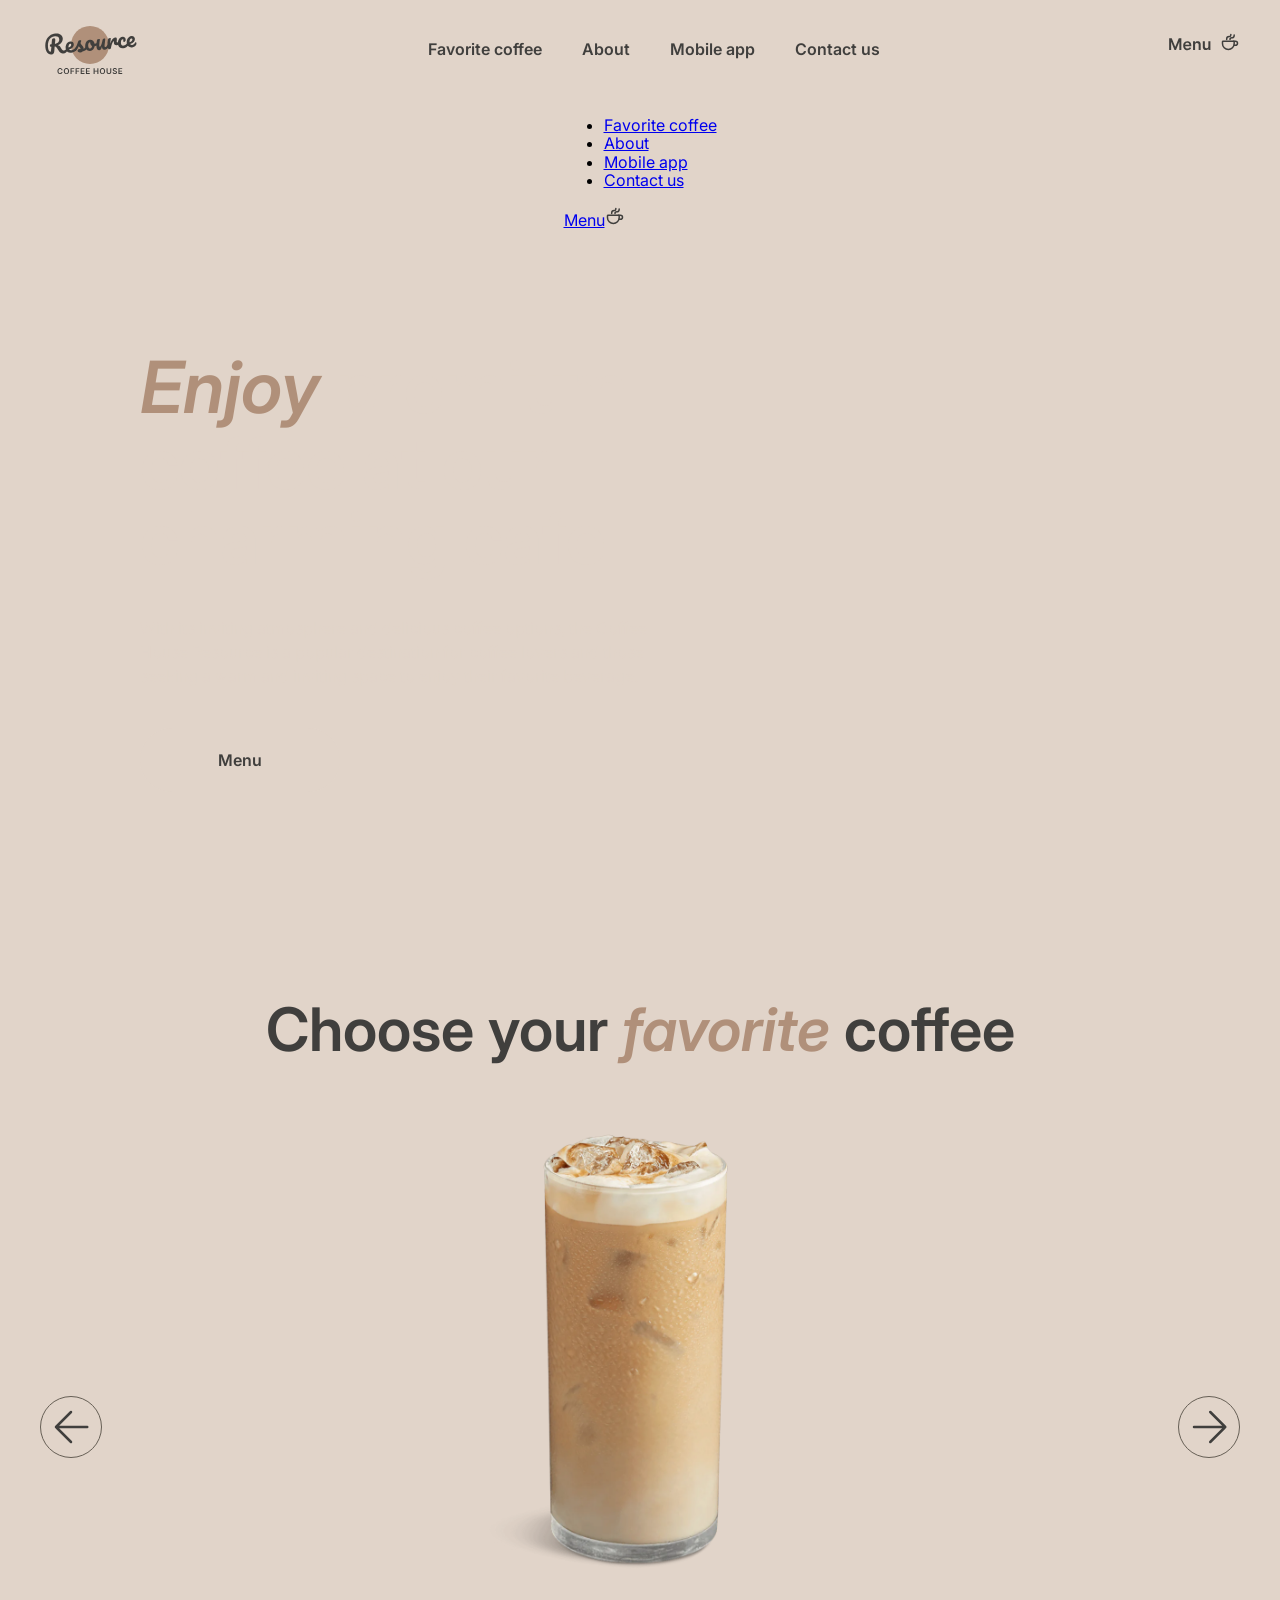
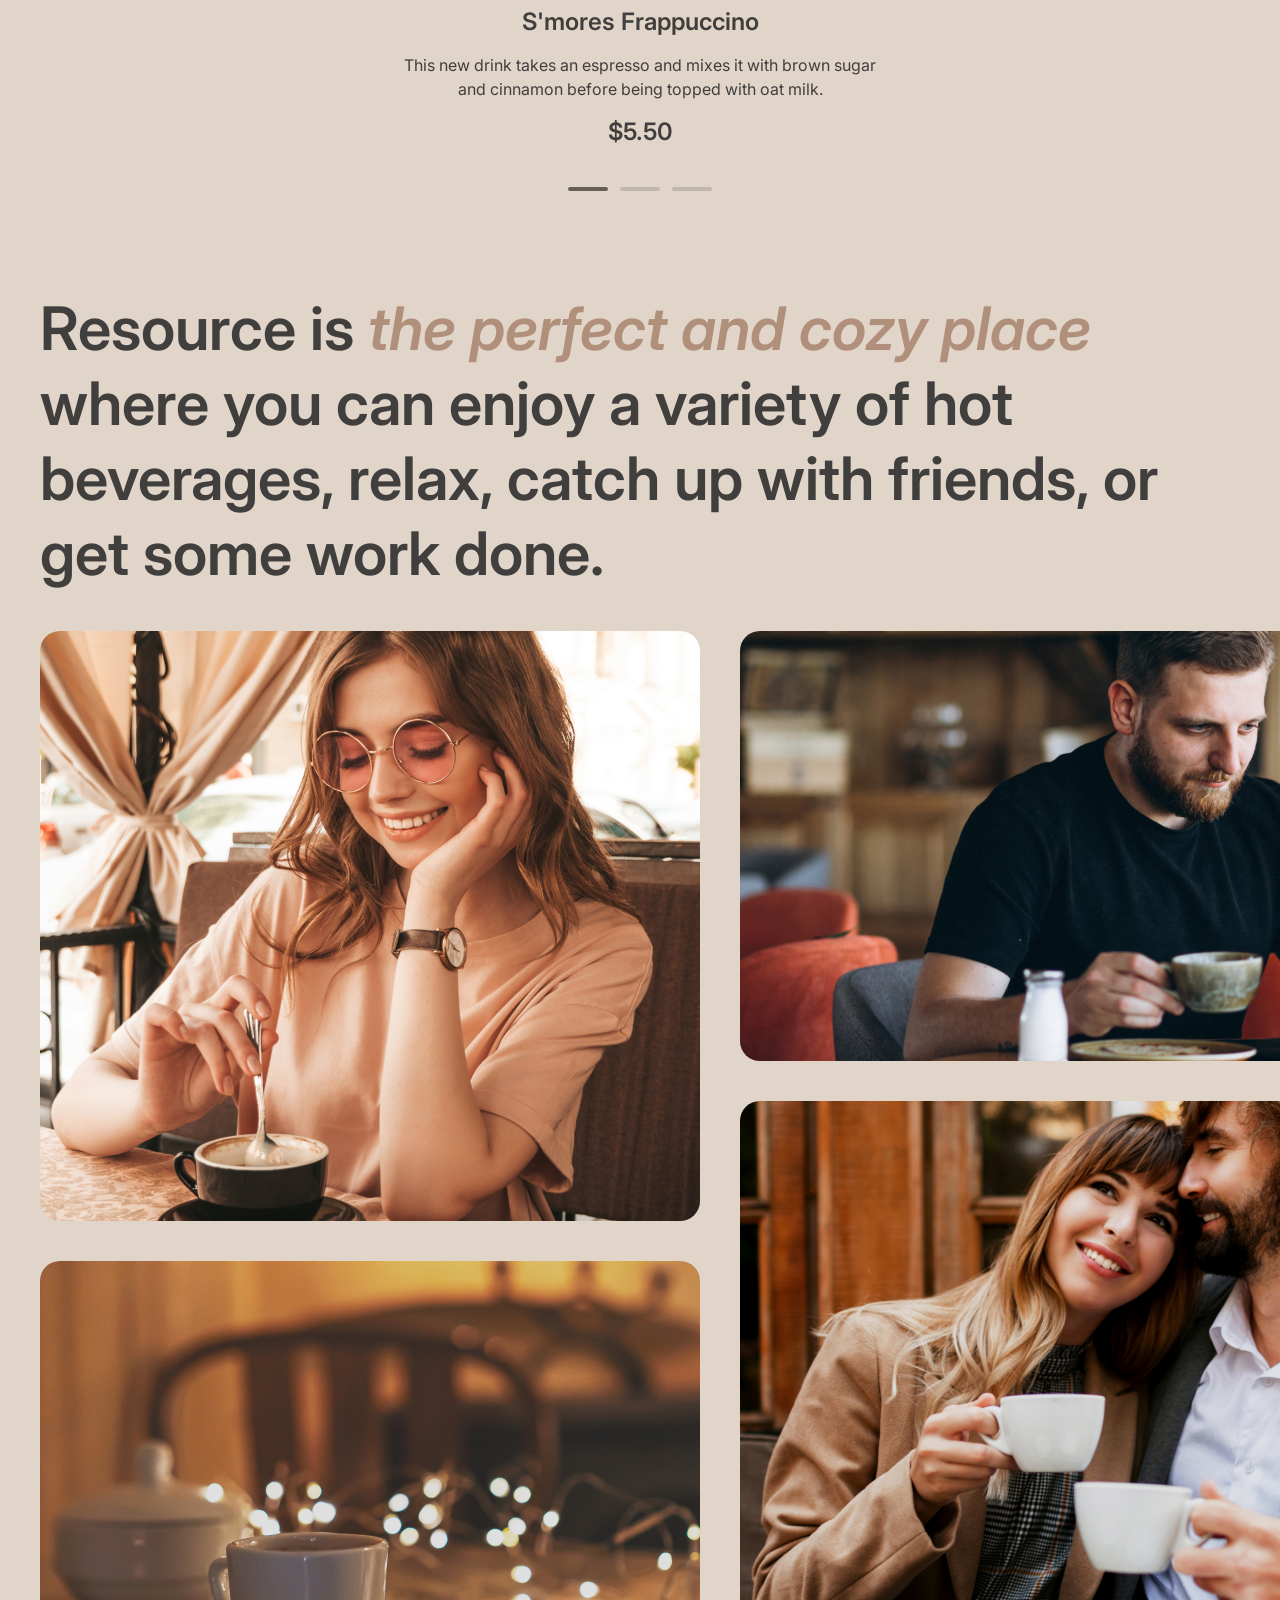
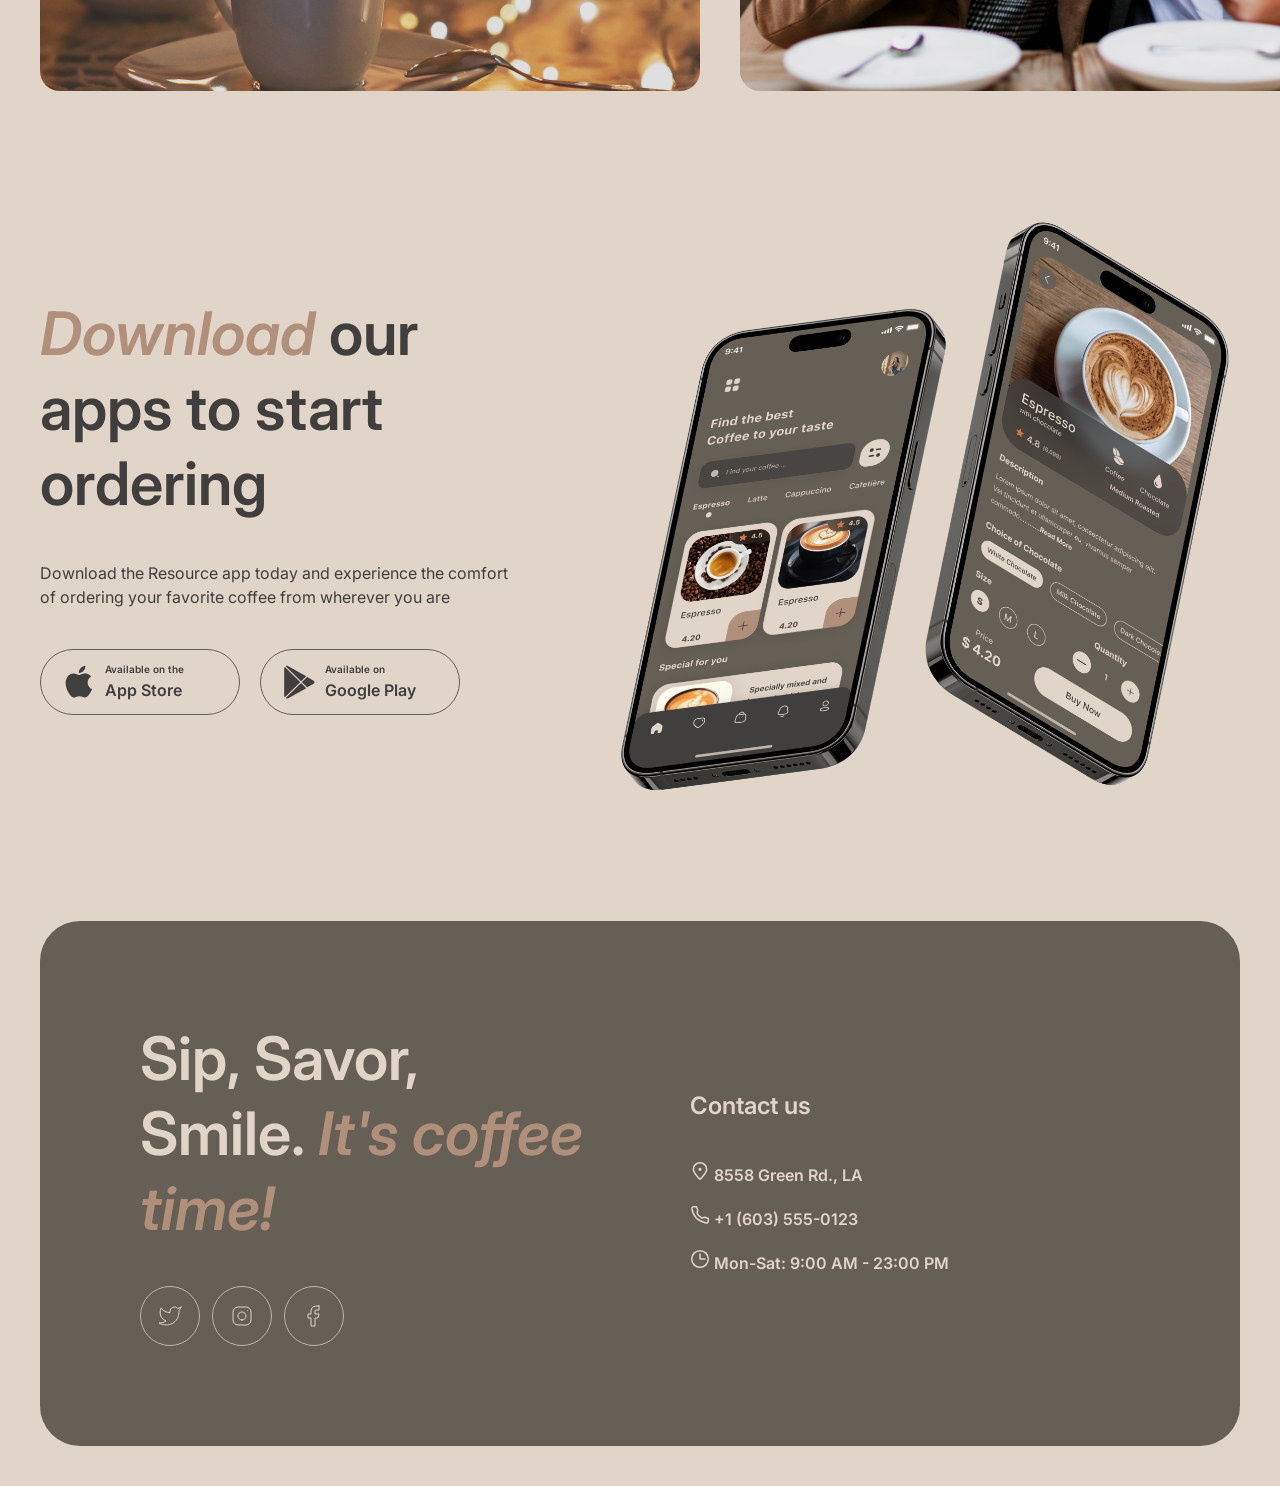
==== commit 59fc0341: "feat: implement burger menu functionality" ====
--- a/coffee-house/index.html
+++ b/coffee-house/index.html
@@ -10,7 +10,6 @@
         <link rel="preconnect" href="https://fonts.googleapis.com">
         <link rel="preconnect" href="https://fonts.gstatic.com" crossorigin>
         <link href="https://fonts.googleapis.com/css2?family=Inter&display=swap" rel="stylesheet">
-        <script src="index.js"></script>
     </head>
     <body>
         <div class="container">
@@ -44,18 +43,40 @@
                         </a>
                         <div class="burger-button">
                             <div class="burger-menu">
-                                <svg width="18" height="2" viewBox="0 0 18 2" fill="none" xmlns="http://www.w3.org/2000/svg">
-                                    <path d="M1 1H17" stroke="#403F3D" stroke-width="1.5" stroke-linecap="round" stroke-linejoin="round"/>
-                                </svg>
-                                <svg width="18" height="2" viewBox="0 0 18 2" fill="none" xmlns="http://www.w3.org/2000/svg">
-                                    <path d="M1 1H17" stroke="#403F3D" stroke-width="1.5" stroke-linecap="round" stroke-linejoin="round"/>
-                                </svg>
-                            </div>
-                        </div>
+                                <span class="bar"></span>
+                                <span class="bar"></span>
+                            </div>
+                        </div>
+                    </div>
+                </div>
+                <div class="mobile-menu">
+                    <nav class="mobile-nav">
+                        <ul>
+                            <li>
+                                <a href="#favorite-outer-container">Favorite coffee</a>
+                                <div></div>
+                            </li>
+                            <li>
+                                <a href="#about">About</a>
+                                <div></div>
+                            </li>
+                            <li>
+                                <a href="#mobile">Mobile app</a>
+                                <div></div>
+                            </li>
+                            <li>
+                                <a href="#contacts">Contact us</a>
+                                <div></div>
+                            </li>
+                        </ul>
+                    </nav>
+                    <div class="mobile-coffee-menu">
+                        <a href="./menu.html">Menu<img src="./img/coffee-cup.svg" alt="coffe cup icon"></a>
                     </div>
                 </div>
                 <div class="hero-outer-container">
                     <div class="hero-inner-container">
+                        <video autoplay muted loop class="background-video" src="./video/video (720p).mp4"></video>
                         <div class="offer">
                             <p class="enjoy"><span>Enjoy</span> premium coffee at our charming cafe</p>
                             <p>With its inviting atmosphere and delicious coffee options, the Coffee House Resource is a popular destination
@@ -188,5 +209,6 @@
                 </div>
             </footer>
         </div>
+        <script src="index.js"></script>
     </body>
 </html>
--- a/coffee-house/style.css
+++ b/coffee-house/style.css
@@ -106,12 +106,17 @@
   justify-content: center;
   align-items: flex-start;
   align-self: stretch;
-  background-image: url("./img/img-hero.svg");
-  background-size: cover;
-  background-repeat: no-repeat;
-  background-position: center center;
   border-radius: 40px;
   overflow: hidden;
+  position: relative;
+}
+.container .header .hero-inner-container .background-video {
+  position: absolute;
+  right: 0;
+  bottom: 0;
+  min-width: 100%;
+  min-height: 100%;
+  z-index: -1;
 }
 .container .header .offer {
   display: flex;
@@ -211,6 +216,7 @@
   flex-direction: column;
   align-items: center;
   gap: 40px;
+  width: 100%;
 }
 .container #favorite-outer-container .favorite-inner-container .slider-outer-container .slider-inner-container {
   display: flex;
@@ -235,6 +241,7 @@
   max-width: 1162px;
   flex-direction: column;
   align-items: center;
+  width: 100%;
 }
 .container #favorite-outer-container .favorite-inner-container .slider-outer-container .slider-inner-container .slide-1 .slider-content {
   display: flex;
@@ -309,6 +316,9 @@
   align-self: stretch;
   margin-left: auto;
   margin-right: auto;
+  box-sizing: border-box;
+  padding: 0 40px;
+  width: 100%;
 }
 .container #about .about-container {
   display: flex;
@@ -440,6 +450,7 @@
   align-items: center;
   gap: 100px;
   align-self: stretch;
+  padding: 0 40px;
 }
 .container #mobile .mobile-container {
   display: flex;
@@ -569,6 +580,7 @@
   justify-content: center;
   align-items: center;
   align-self: stretch;
+  padding: 0 40px;
 }
 .container #contacts .contacts-container {
   display: flex;
@@ -620,6 +632,7 @@
   border-radius: 100px;
   border: 1px solid #C1B6AD;
   transition: background-color 0.5s ease;
+  box-sizing: border-box;
 }
 .container #contacts .contacts-container .offer .socials .socials-links svg {
   width: 24px;
@@ -686,14 +699,14 @@
   opacity: 1;
 }
 
-@media screen and (max-width: 768px) {
-  nav {
+@media screen and (max-width: 1000px) {
+  nav:first-of-type {
     display: none;
   }
-  nav a img {
+  nav:first-of-type a img {
     display: none;
   }
-  nav a div {
+  nav:first-of-type a div {
     display: none;
   }
   .container .header .header-container a {
@@ -715,8 +728,68 @@
     align-items: center;
     gap: 8px;
   }
+  .container .header .header-container .burger-button .burger-menu .bar {
+    width: 16px;
+    height: 1px;
+    background-color: #403f3d;
+    transition: all 0.3s ease-in-out;
+  }
+  .container .header .header-container .burger-button.active .bar:first-of-type {
+    transform: translateY(5px) rotate(45deg);
+  }
+  .container .header .header-container .burger-button.active .bar:last-of-type {
+    transform: translateY(-4px) rotate(-45deg);
+  }
+  .container .header .header-container .header-menu .mobile-menu {
+    display: flex;
+    flex-direction: column;
+    position: fixed;
+    align-items: center;
+    padding: 60px 40px;
+    gap: 100px;
+    width: 100%;
+    min-height: 100vh;
+    z-index: 98;
+    transition: 0.4s;
+  }
+  .container .header .header-container .header-menu .mobile-menu a {
+    font-size: 16px;
+    font-weight: 600;
+    line-height: 150%;
+    text-decoration: none;
+    color: #403f3d;
+    text-align: center;
+  }
+  .container .header .header-container .header-menu .mobile-menu .mobile-nav {
+    display: flex;
+    flex-direction: column;
+    width: 100%;
+    gap: 60px;
+    align-items: center;
+    align-self: stretch;
+  }
+  .container .header .header-container .header-menu .mobile-menu .mobile-coffee-menu {
+    display: flex;
+    align-items: center;
+    justify-content: center;
+    gap: 16px;
+  }
+  .container .header .header-container .header-menu .mobile-menu .mobile-coffee-menu .img {
+    width: 40px;
+    height: 40px;
+  }
+  .container .header .header-container .header-menu .mobile-menu.active {
+    left: 0;
+  }
   .container .header .hero-inner-container {
     padding: 100px 60px;
+  }
+  .container .header .offer .button-link:hover .menu-text {
+    transform: none;
+  }
+  .container .header .offer .button-link:hover .coffee-cup {
+    opacity: 0;
+    transition: none;
   }
   .container #favorite-outer-container .favorite-inner-container .slider-outer-container .slider-inner-container .slide-1 {
     display: flex;
@@ -726,14 +799,31 @@
     flex-direction: column;
     align-items: center;
   }
+  .favorite-inner-container .slider-outer-container .slider-inner-container .slide-1 .slider-content {
+    width: 100%;
+  }
   #about {
     padding: 0 40px;
+    width: 100%;
+    box-sizing: border-box;
   }
   .container #about .about-container p {
-    width: 100%;
+    width: auto;
   }
   .container #about .about-container .about-images {
     flex-direction: column;
+  }
+  .container #about .about-container .about-images .column-1 .box-1 {
+    width: 100%;
+  }
+  .container #about .about-container .about-images .column-2 .box-4 {
+    width: 100%;
+  }
+  .container #about .about-container .about-images .column-1 .box-1 div:hover {
+    transform: none;
+  }
+  .container #about .about-container .about-images .column-2 .box-4 div:hover {
+    transform: none;
   }
   .container #about .about-container .about-images .column-1 .box-2 {
     display: none;
@@ -775,13 +865,44 @@
     background: #665F55;
     box-sizing: border-box;
   }
-  html {
-    background-color: rgba(255, 72, 0, 0.877);
-  }
-}
-@media screen and (max-width: 748px) {
+  .container #contacts .contacts-container .offer .socials .socials-links:hover {
+    background-color: initial;
+    /*svg
+    {
+        filter: none;
+    }
+    /*path
+    {
+        stroke: initial;
+    }*/
+  }
+}
+@media screen and (max-width: 700px) {
+  .container .header .header-container {
+    padding: 0 16px;
+  }
+  .container .header .hero-outer-container {
+    padding: 0 16px;
+  }
+  .container .header .offer {
+    width: auto;
+  }
+  .container .header .offer p:first-of-type {
+    font-size: 42px;
+  }
+  .container .header .offer p:first-of-type span {
+    font-size: 42px;
+  }
+  .container .header .offer p:last-of-type {
+    margin: 10px 0 0 0;
+  }
   .container #favorite-outer-container {
     width: 100%;
+    padding: 0 16px;
+    box-sizing: border-box;
+  }
+  .container .header .hero-inner-container {
+    padding: 60px 16px;
   }
   .container #favorite-outer-container .favorite-inner-container p {
     font-size: 32px;
@@ -795,25 +916,46 @@
   .container #favorite-outer-container .favorite-inner-container .slider-outer-container .slider-inner-container .circle-button {
     display: none;
   }
+  .container #favorite-outer-container .favorite-inner-container .slider-outer-container .slider-inner-container .slide-1 {
+    min-width: 348px;
+  }
+  .container #favorite-outer-container .favorite-inner-container .slider-outer-container .slider-inner-container .slide-1 .slider-content {
+    width: 100%;
+    max-width: 348px;
+  }
+  .container #favorite-outer-container .favorite-inner-container .slider-outer-container .slider-inner-container .slide-1 .slider-content img {
+    width: 348px;
+    height: 348px;
+  }
   .container #about .about-container p {
     font-size: 32px;
+    margin: 0 15px 0 0;
+    width: auto;
   }
   .container #about .about-container p span {
     font-size: 32px;
   }
-  #about {
+  .container #about {
     padding: 0 16px;
     width: 100%;
+    box-sizing: border-box;
   }
   .container #about .about-container .about-images .column-1 .box-1 {
     width: 100%;
   }
+  .container #about .about-container .about-images .column-1 .box-1 div:hover {
+    transform: none;
+  }
+  .container #about .about-container .about-images .column-2 .box-4 div:hover {
+    transform: none;
+  }
   .container #about .about-container .about-images .column-2 .box-4 {
     width: 100%;
   }
   .container #mobile {
     width: 100%;
     padding: 0 16px;
+    box-sizing: border-box;
   }
   .container #mobile .mobile-container {
     width: 100%;
@@ -850,9 +992,6 @@
   .container #contacts .contacts-container .offer p span {
     font-size: 32px;
   }
-  html {
-    background-color: pink;
-  }
 }
 
 /*# sourceMappingURL=style.css.map */
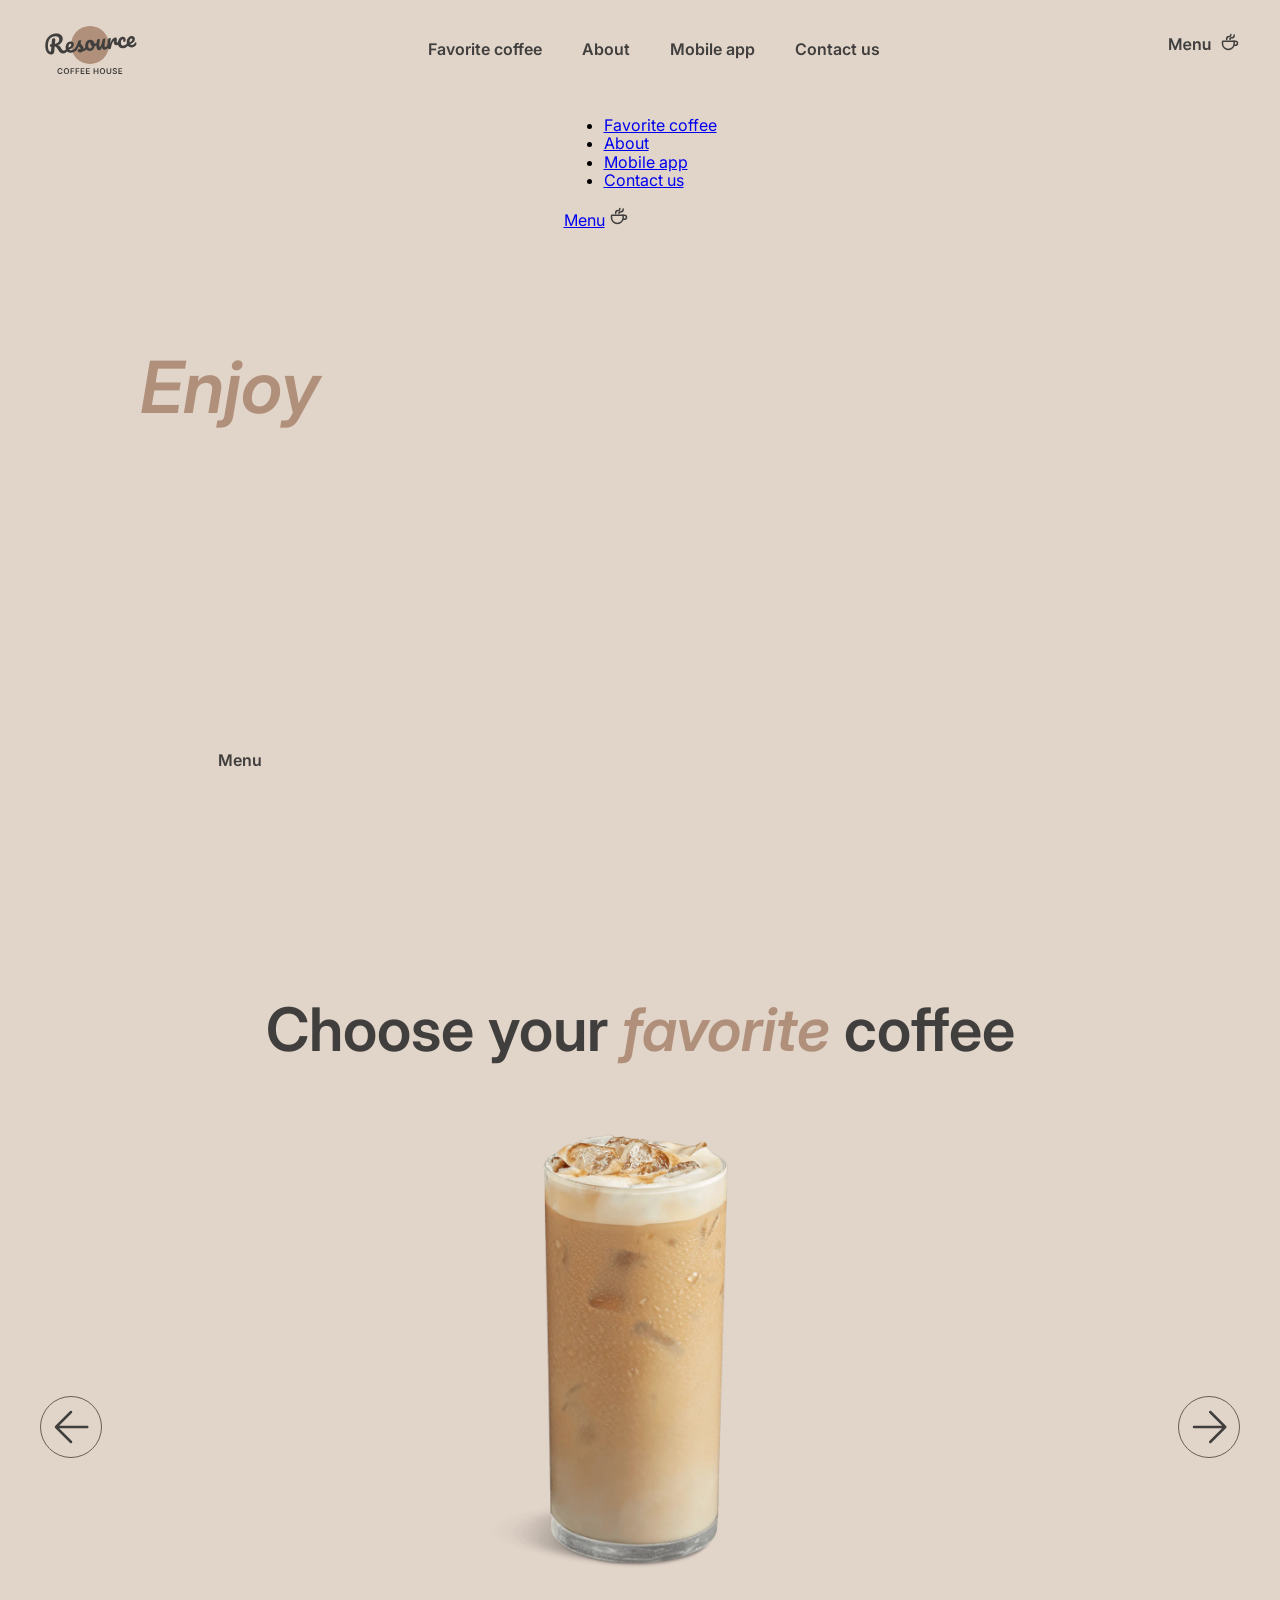
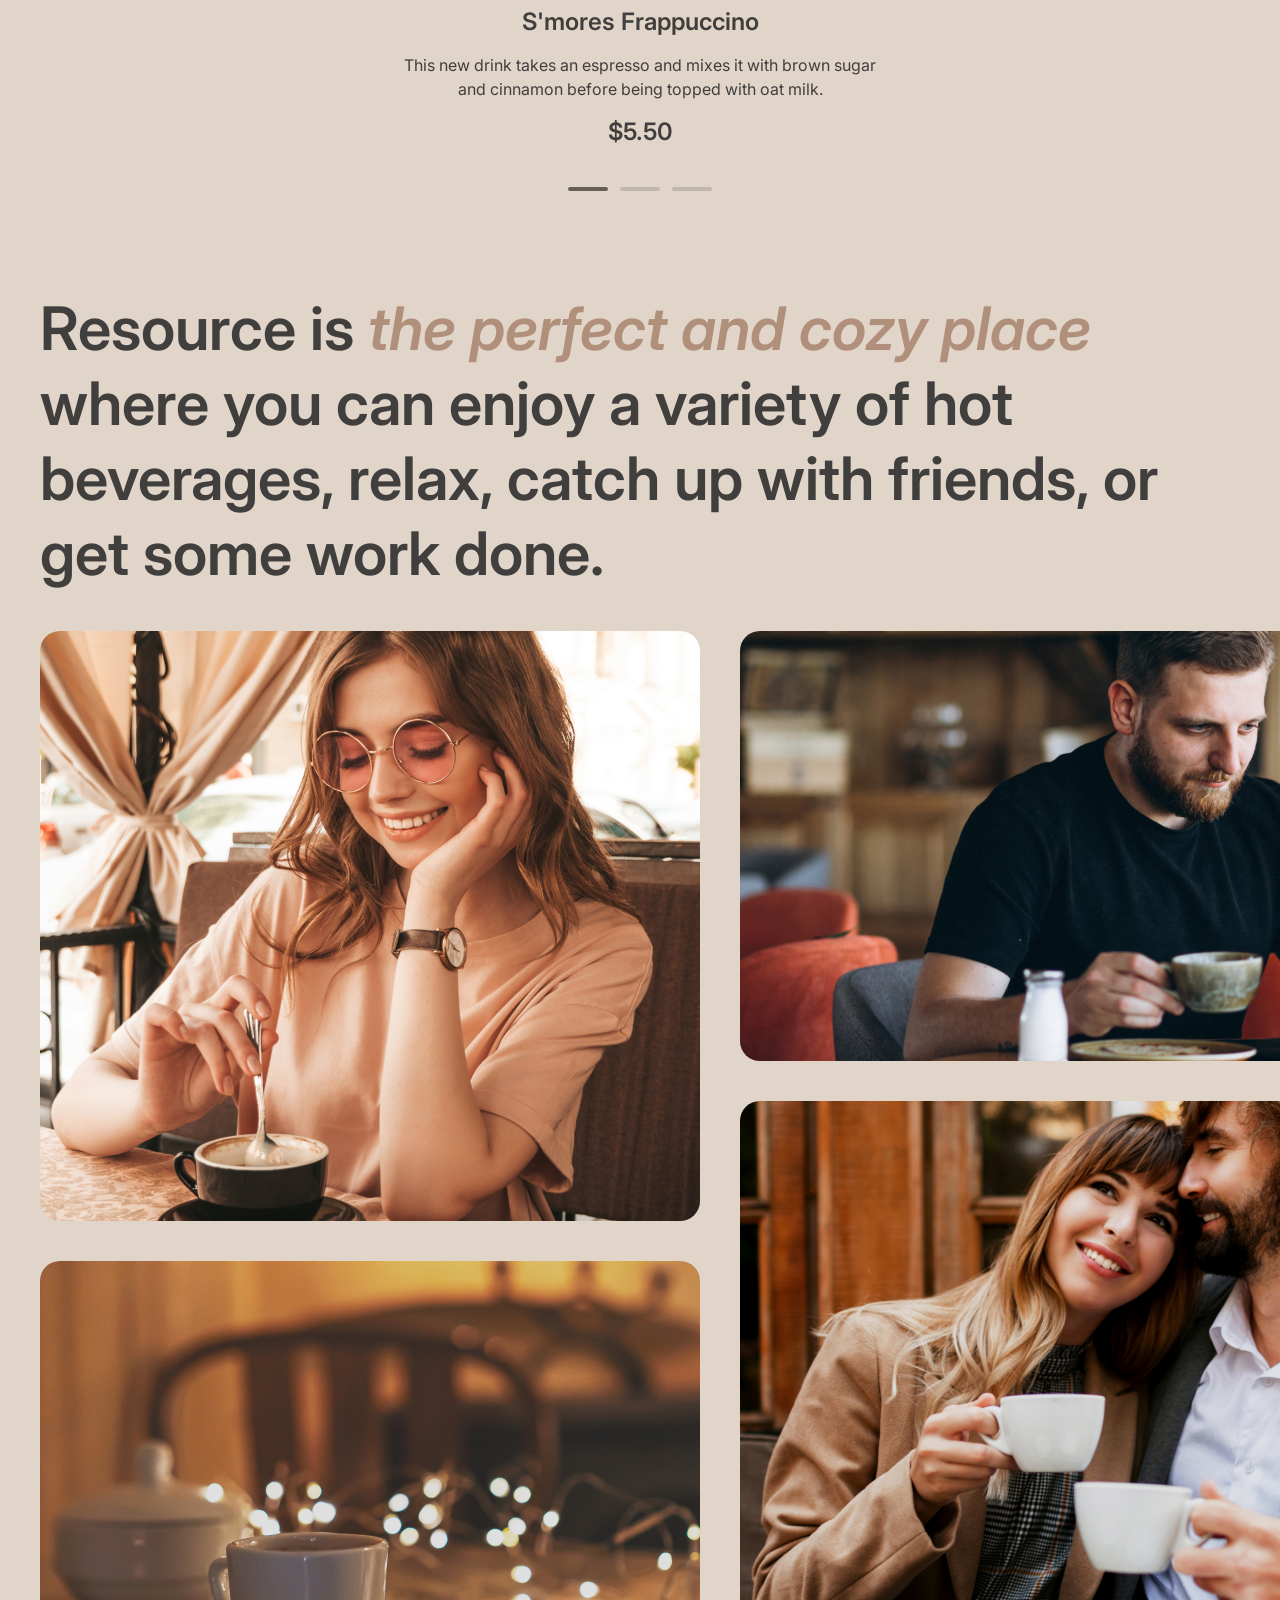
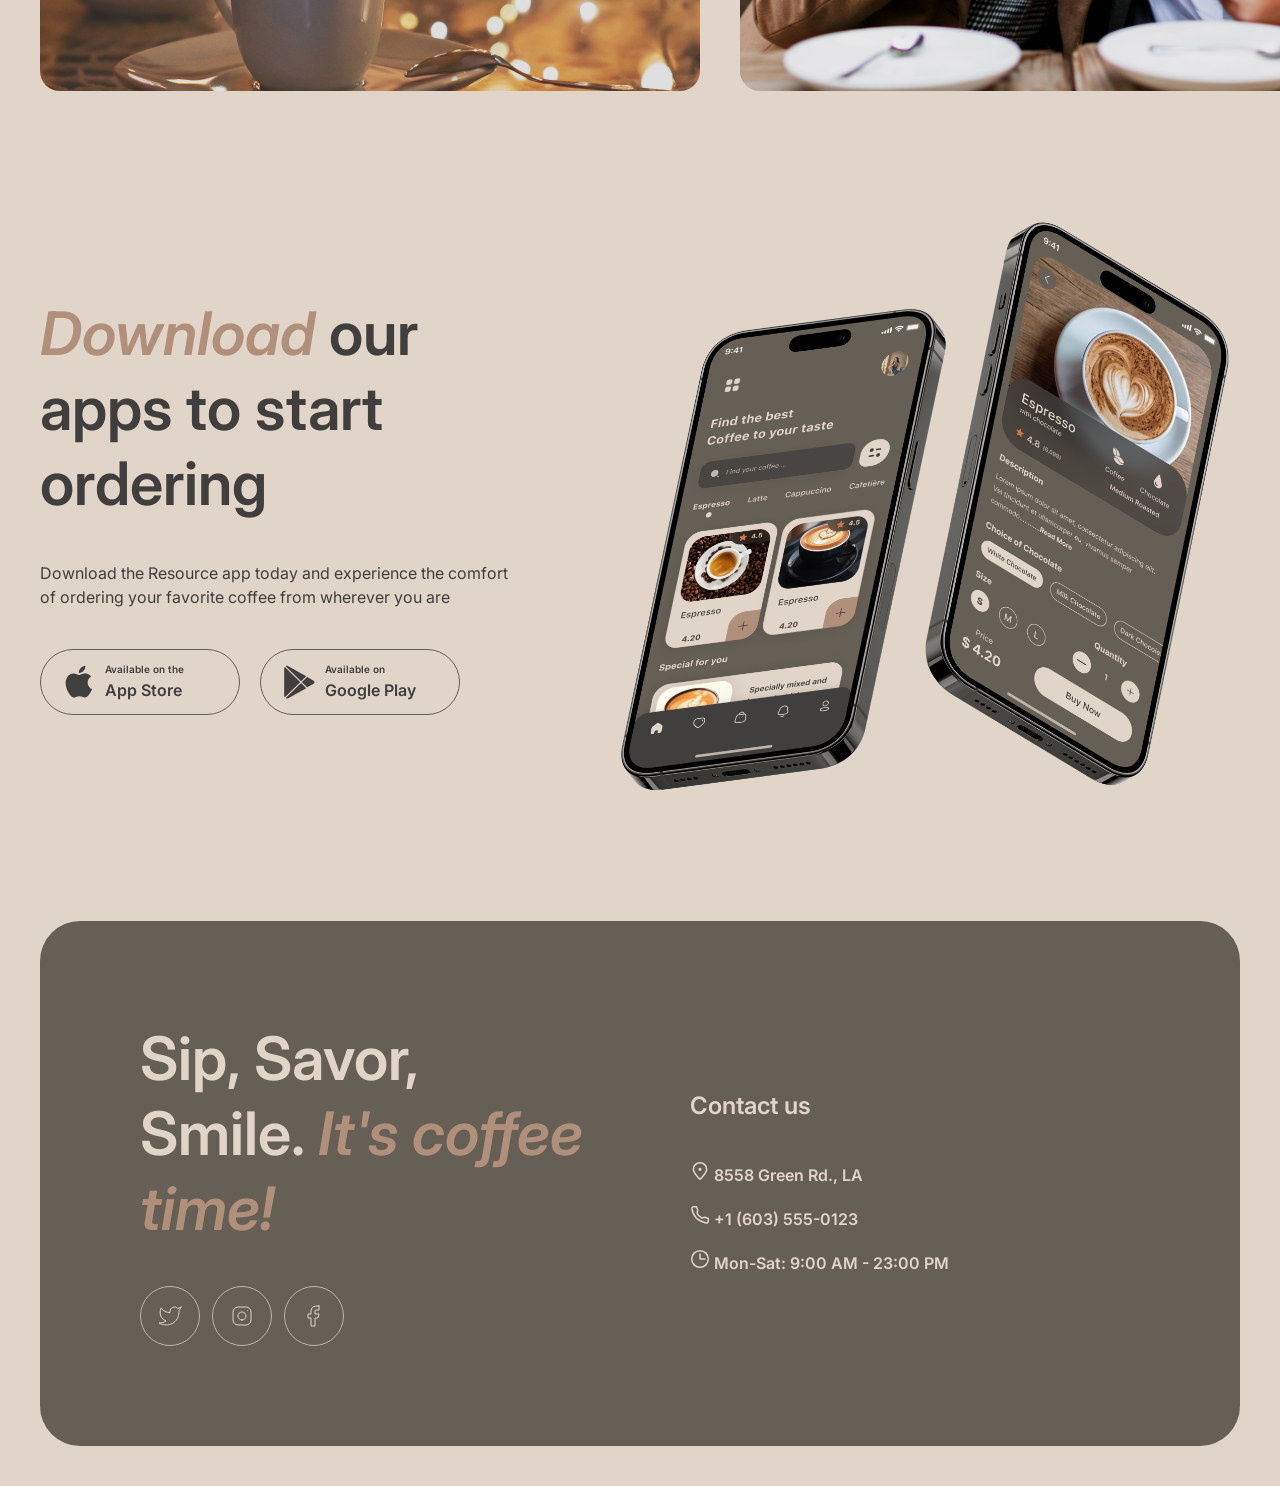
==== commit e906932d: "feat: implement categories of products on menu page" ====
--- a/coffee-house/index.html
+++ b/coffee-house/index.html
@@ -17,7 +17,7 @@
                 <div class="header-container">
                     <div class="header-menu">
                         <img src="./img/logo.svg" alt="logo" class="logo">
-                        <nav>
+                        <nav class="desktop-nav">
                             <ul>
                                 <li>
                                     <a href="#favorite-outer-container">Favorite coffee</a>
@@ -53,25 +53,26 @@
                     <nav class="mobile-nav">
                         <ul>
                             <li>
-                                <a href="#favorite-outer-container">Favorite coffee</a>
-                                <div></div>
-                            </li>
-                            <li>
-                                <a href="#about">About</a>
-                                <div></div>
-                            </li>
-                            <li>
-                                <a href="#mobile">Mobile app</a>
-                                <div></div>
-                            </li>
-                            <li>
-                                <a href="#contacts">Contact us</a>
+                                <a href="#favorite-outer-container" class="nav-link">Favorite coffee</a>
+                                <div></div>
+                            </li>
+                            <li>
+                                <a href="#about" class="nav-link">About</a>
+                                <div></div>
+                            </li>
+                            <li>
+                                <a href="#mobile" class="nav-link">Mobile app</a>
+                                <div></div>
+                            </li>
+                            <li>
+                                <a href="#contacts" class="nav-link">Contact us</a>
                                 <div></div>
                             </li>
                         </ul>
                     </nav>
                     <div class="mobile-coffee-menu">
-                        <a href="./menu.html">Menu<img src="./img/coffee-cup.svg" alt="coffe cup icon"></a>
+                        <a href="./menu.html">Menu</a>
+                        <img src="./img/coffee-cup.svg" alt="coffe cup icon">
                     </div>
                 </div>
                 <div class="hero-outer-container">
--- a/coffee-house/style.css
+++ b/coffee-house/style.css
@@ -700,14 +700,17 @@
 }
 
 @media screen and (max-width: 1000px) {
-  nav:first-of-type {
+  .desktop-nav {
     display: none;
   }
-  nav:first-of-type a img {
+  .desktop-nav a img {
     display: none;
   }
-  nav:first-of-type a div {
+  .desktop-nav a div {
     display: none;
+  }
+  .container .header {
+    width: 100%;
   }
   .container .header .header-container a {
     display: none;
@@ -740,7 +743,7 @@
   .container .header .header-container .burger-button.active .bar:last-of-type {
     transform: translateY(-4px) rotate(-45deg);
   }
-  .container .header .header-container .header-menu .mobile-menu {
+  .container .header .mobile-menu {
     display: flex;
     flex-direction: column;
     position: fixed;
@@ -749,18 +752,21 @@
     gap: 100px;
     width: 100%;
     min-height: 100vh;
-    z-index: 98;
+    left: 100%;
     transition: 0.4s;
-  }
-  .container .header .header-container .header-menu .mobile-menu a {
-    font-size: 16px;
+    z-index: 99;
+    background-color: #E1D4C9;
+    top: 80px;
+  }
+  .container .header .mobile-menu a {
+    font-size: 32px;
     font-weight: 600;
-    line-height: 150%;
-    text-decoration: none;
+    line-height: 125%;
     color: #403f3d;
     text-align: center;
-  }
-  .container .header .header-container .header-menu .mobile-menu .mobile-nav {
+    text-decoration: none;
+  }
+  .container .header .mobile-menu .mobile-nav {
     display: flex;
     flex-direction: column;
     width: 100%;
@@ -768,18 +774,30 @@
     align-items: center;
     align-self: stretch;
   }
-  .container .header .header-container .header-menu .mobile-menu .mobile-coffee-menu {
+  .container .header .mobile-menu .mobile-nav ul {
+    display: flex;
+    flex-direction: column;
+    align-items: center;
+    align-self: stretch;
+    list-style: none;
+    padding: 0;
+    gap: 60px;
+    margin: 0;
+  }
+  .container .header .mobile-menu .mobile-coffee-menu {
     display: flex;
     align-items: center;
     justify-content: center;
     gap: 16px;
   }
-  .container .header .header-container .header-menu .mobile-menu .mobile-coffee-menu .img {
+  .container .header .mobile-menu .mobile-coffee-menu img {
     width: 40px;
     height: 40px;
   }
-  .container .header .header-container .header-menu .mobile-menu.active {
+  .container .header .mobile-menu.active {
     left: 0;
+    width: 100%;
+    box-sizing: border-box;
   }
   .container .header .hero-inner-container {
     padding: 100px 60px;
